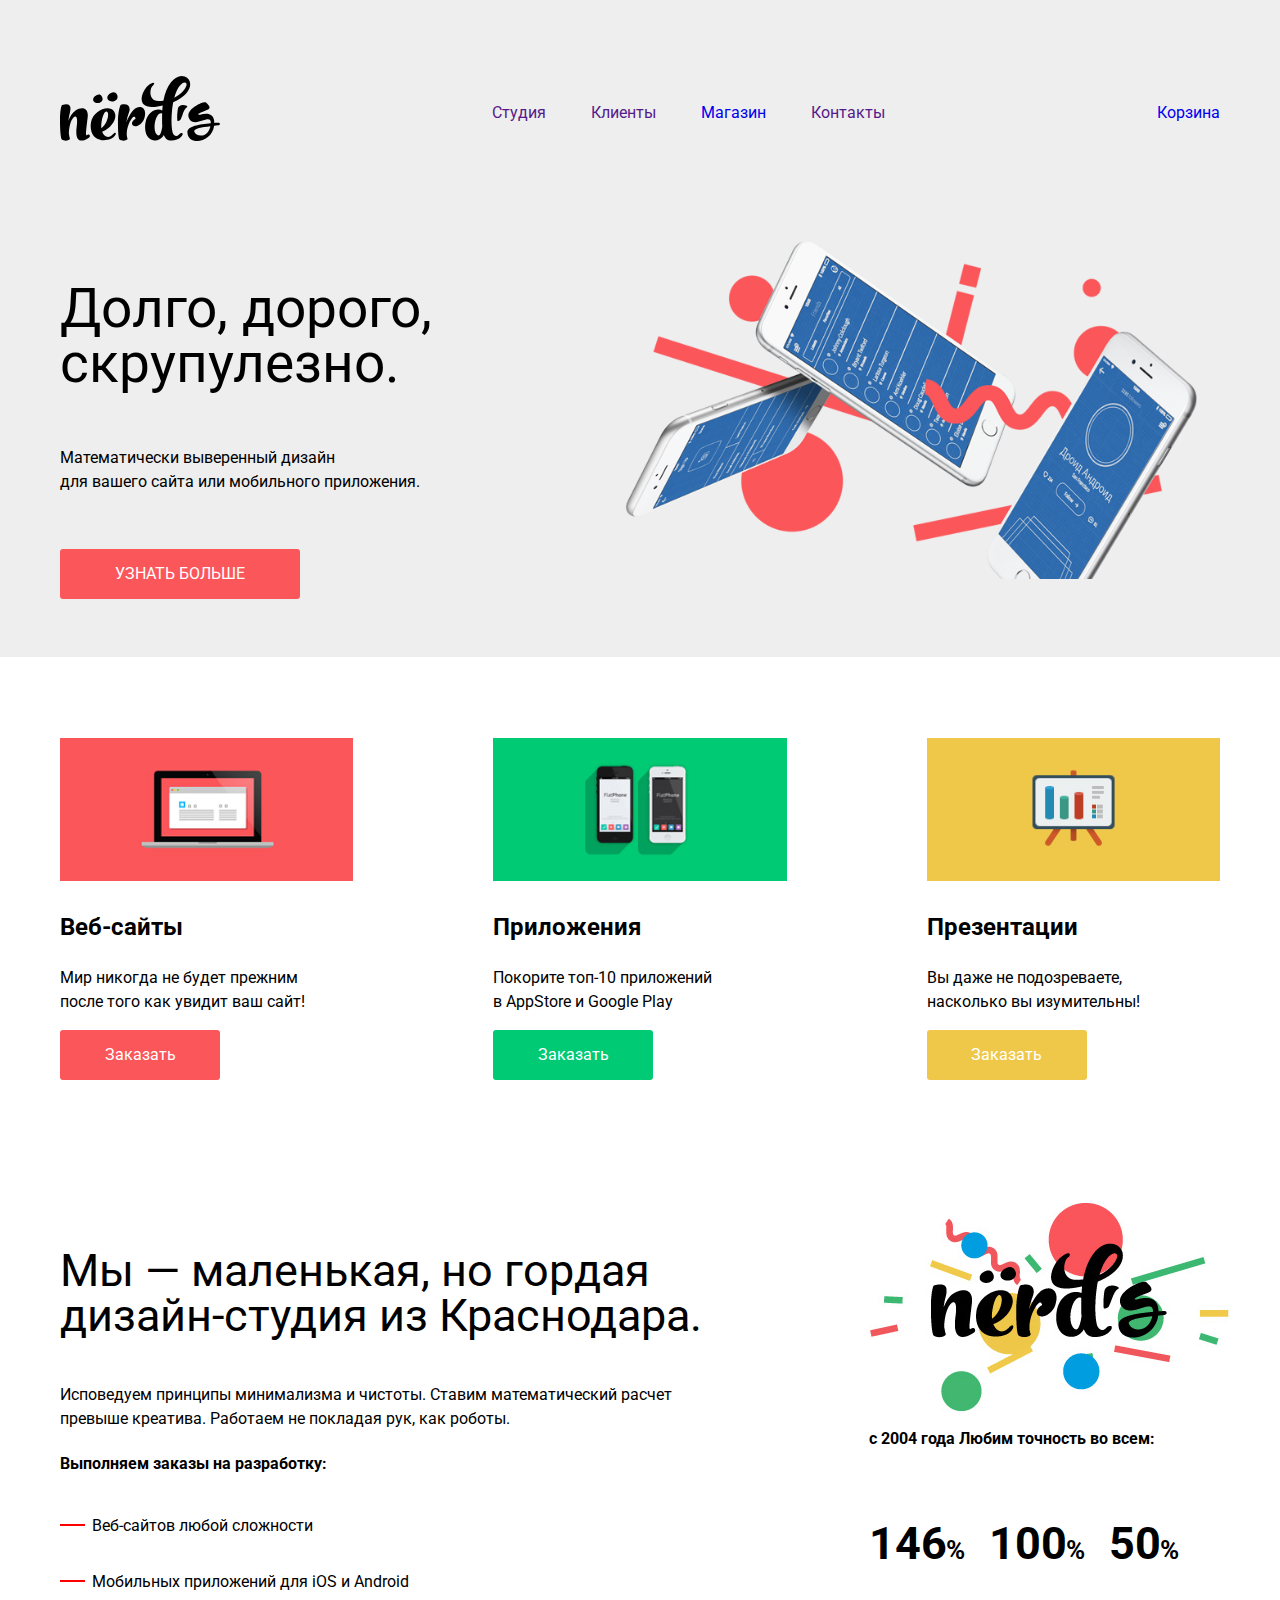
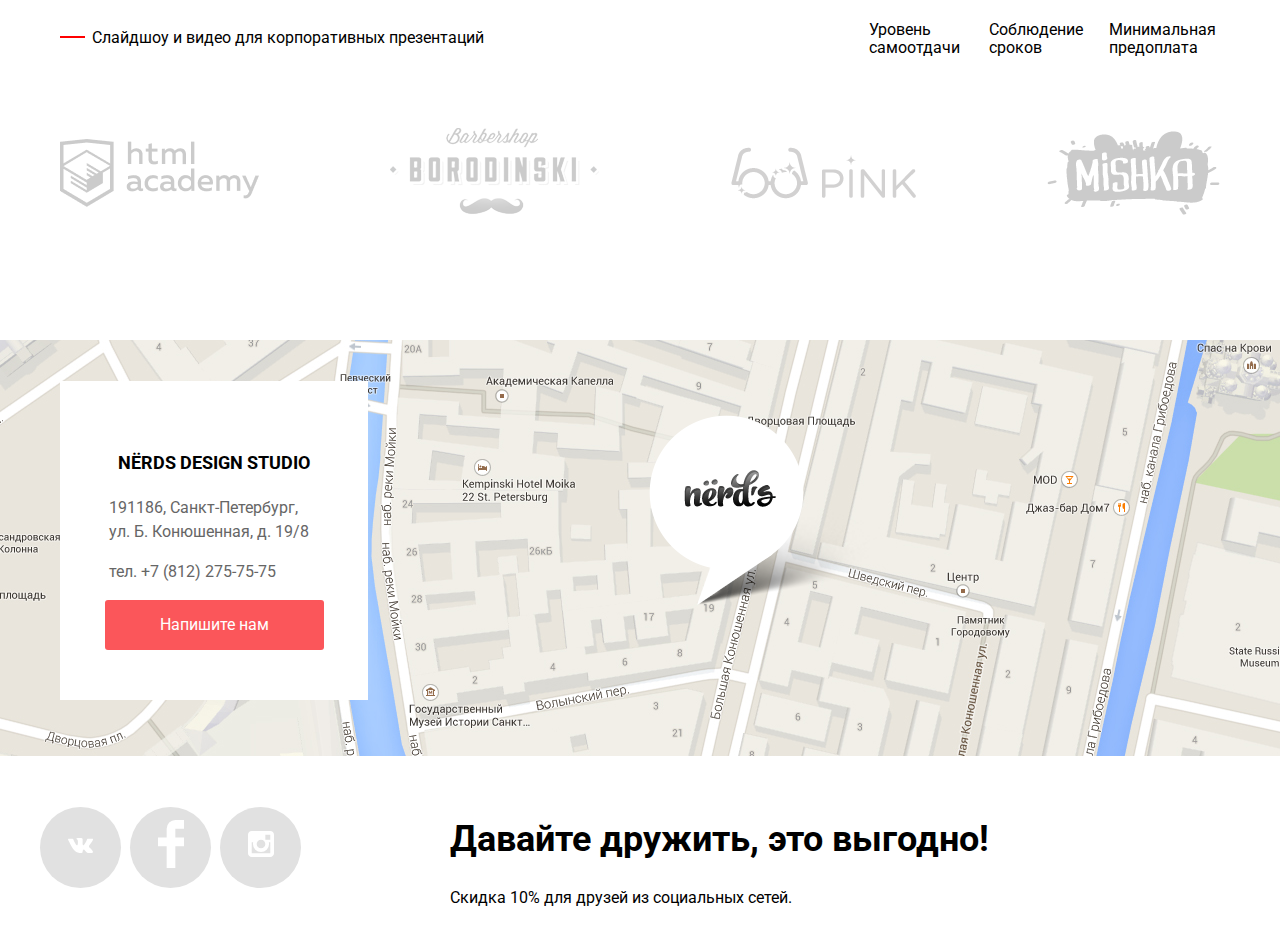
==== index.html @ 9b695dac "Сетка на флексах для внутренней страницы" ====
<!DOCTYPE html>
<html class="page" lang="ru">
  <head>
    <meta charset="utf-8">
    <title>HTML Academy: Нёрдс</title>
    <link rel="stylesheet" href="https://fonts.googleapis.com/css?family=Roboto:400,700&amp;subset=latin,cyrillic;display=swap">
    <link href="css/normalize.css" rel="stylesheet">
    <link href="css/style.css" rel="stylesheet">
  </head>
  <body class="page-body">
   <header class="main-header">
    <nav class="main-navigation">
      <div class="main-navigation-wrapper">
        <a class="main-header-logo">
      <img src="img/nerds-logo.svg" width="160" height="65" alt="Логотип студии «Nerds»">
      </a>
         <ul class="site-navigation">
          <li class="site-navigation-item"><a href="">Студия</a></li>
          <li class="site-navigation-item"><a href="">Клиенты</a></li>
          <li class="site-navigation-item"><a href="catalog.html">Магазин</a></li>
          <li class="site-navigation-item"><a href="">Контакты</a></li>
         </ul>
         <div class="user-basket">
          <a class="basket" href="blank.html">Корзина</a>
         </div>
      </div>
    </nav>
   </header>
   <main class="page">
    <h1 class="visually-hidden">Студия «Nerds»</h1>
      <section class="carousel">
        <div class="container">
        <ul class="carousel-list">
          <li class="carousel-item">
            <div class="carousel-info">
            <p class="info-title">Долго, дорого,  скрупулезно.</p>
            <p class="info-subtitle">Математически выверенный дизайн<br> для вашего сайта или мобильного приложения.</p>
            <a class="button button-carousel" href="#">УЗНАТЬ БОЛЬШЕ</a>
            </div>
            <div class="carousel-decor">
            <img class="decor-image"  src="img/nerds-index-slide1.png" width="760" height="431" alt="Слайд с телефонами">
            </div>
          </li>
          <li class="carousel-item">
            <div class="carousel-info">
            <p class="info-title">Любим математику как никто другой</p>
            <p class="info-subtitle">Никакого креатива, только математические формулы для расчета идеальных пропорций</p>
            <a class="button button-carousel" href="#">УЗНАТЬ БОЛЬШЕ</a>
            </div>
            <div class="carousel-decor">
             <img class="decor-image" src="img/nerds-index-slide2.png" width="760" height="431" alt="Слайд с моноблоками" >
            </div>
          </li>
          <li class="carousel-item">
            <div class="carousel-info">
            <p class="info-title">Только ночь,<br>только хардкор</p>
            <p class="info-subtitle">Работать днем, как все? Мы против этого.<br>Ближе к полуночи работа только начинается.</p>
            <a class="button button-carousel" href="#">УЗНАТЬ БОЛЬШЕ</a>
            </div>
            <div class="carousel-decor">
             <img class="decor-image" src="img/nerds-index-slide3.png" width="760" height="431" alt="Слайд с планшетом и телефоном">
           </div>
          </li>
        </ul>
      </div>
      </section>
      <div class="container">
      <section class="services">
      <h2 class="visually-hidden">Услуги</h2>
       <ul class="services-list">
          <li class="services-item">
          <img class="features-image" src="img/illustration-1.png" width="300" height="146" alt="Илюстрация сайта">
          <h3 class="services-title">Веб-сайты</h3>
          <p>Мир никогда не будет прежним<br> после того как увидит ваш сайт!</p>
          <button class="button button-red" type="button">Заказать</button>
          </li>
          <li class="services-item">
          <img class="services-image" src="img/illustration-2.png" width="300" height="146" alt="Илюстрация приложений">
          <h3 class="services-title">Приложения</h3>
          <p>Покорите топ-10 приложений<br> в AppStore и Google Play</p>
          <button class="button button-green" type="button">Заказать</button>
          </li>
          <li class="services-item">
          <img class="services-image" src="img/illustration-3.png" width="300" height="146" alt="Илюстрация аналитики">
          <h3 class="services-title">Презентации</h3>
          <p>Вы даже не подозреваете,<br>насколько вы изумительны!</p>
          <button class="button button-yellow" type="button">Заказать</button>
          </li>
       </ul>
      </section>
      <section class="more">
        <h2 class="visually-hidden">О наc</h2>
        <div class="more-container">
        <div class="description">
        <p class="description-title">Мы — маленькая, но гордая<br>дизайн-студия из Краснодара.</p>
        <p class="description-subtitle">Исповедуем принципы минимализма и чистоты. Ставим математический расчет превыше креатива. Работаем не покладая рук, как роботы.</p>
        <h4>Выполняем заказы на разработку:</h4>
        <ul class="description-list">
          <li class="description-item">
             <p>Веб-сайтов любой сложности</p>
           </li>
          <li class="description-item">
             <p>Мобильных приложений для iOS и Android</p>
           </li>
          <li class="description-item">
             <p>Слайдшоу и видео для корпоративных презентаций</p>
           </li>
        </ul>
        </div>
        <div class="benefits">
        <img class="benefits-image" src="img/nerds-illustration.png" width="360" height="208" alt="Праздничный «Nerds»">
        <p class="benefits-title">с 2004 года Любим точность во всем:</p>
        <ul class="benefits-list">
          <li class="benefits-item">
            <p class="numeral">146
            <span class="percent">%</span>
          </p>
            <p class="benefits-item-title">Уровень самоотдачи</p>
          </li>
          <li class="benefits-item">
            <p class="numeral">100
            <span class="percent">%</span>
          </p>
            <p class="benefits-item-title">Соблюдение сроков</p>
          </li>
          <li class="benefits-item">
            <p class="numeral">50
            <span class="percent">%</span>
          </p>
            <p class="benefits-item-title">Минимальная предоплата</p>
          </li>
        </ul>
        </div>
       </div>
      </section>
      <section class="partnership">
        <h2 class="visually-hidden">Партнеры</h2>
        <div class="partnership-container">
        <ul class="partnership-list">
          <li class="partnership-item">
            <a href="#">
            <img src="img/html.png" width="199" height="68" alt="htmlacademy">
            </a>
          </li>
          <li class="partnership-item">
            <a href="#">
            <img src="img/borodinski.png" width="209" height="90" alt="borodinski">
            </a>
          </li>
          <li class="partnership-item">
            <a href="#">
            <img src="img/pink.png" width="185" height="52" alt="pink">
            </a>
          </li>
          <li class="partnership-item">
            <a href="#">
            <img src="img/mishka.png" width="173" height="84" alt="mishka">
            </a>
          </li>
        </ul>
       </div>
      </section>
     </div>
   </main>
   <footer class="page-footer main-footer">
     <section class="footer-contacts">
      <div class="container footer-contacts-container">
       <div class="footer-contacts-box">
       <h2 class="visually-hidden">Как нас найти</h2>
       <p class="contacts-title">NЁRDS DESIGN STUDIO</p>
       <p class="contacts-direction">191186, Санкт-Петербург, ул. Б. Конюшенная, д. 19/8</p>
       <p class="footer-phone">тел.
        <a href="tel: +78122757575"> +7 (812) 275-75-75 </a>
       </p>
       <a class="button button-contacts" href="#">Напишите нам</a>
       </div>
       <div class="footer-contacts-marker">
       <img src="img/map-marker.png" alt="marker">
       </div>
     </div>
     </div>
     </section>
     <section class="footer-social">
       <div class="social-description">
       <h2 class="footer-title">Давайте дружить, это выгодно!</h2>
       <p class="footer-subtitle">Скидка 10% для друзей из социальных сетей.</p>
       </div>
       <ul class="social-list">
         <li class="social-button">
          <a href="#"><a href="#">
          <p class="visually-hidden">Vk</p>
          <img class="social-image" src="img/vk-icon.svg" width="26" height="15" alt="Vk">
          </a>
         </li>
         <li class="social-button">
          <a href="#">
          <p class="visually-hidden">Fb</p>
          <img class="social-image" src="img/fb-icon.svg" width="26" height="15" alt="Fb">
          </a>
         </li>
         <li class="social-button">
          <a href="#">
          <p class="visually-hidden">Inst</p>
          <img class="social-image" src="img/insta-icon.svg" width="26" height="15" alt="Inst">
          </a>
         </li>
       </ul>
     </section>
   </footer>
   <section class="modal">
  <h2>Напишите нам</h2>
  <!-- Здесь будет форма для связи -->
  <button class="button features-button-red" type="button">Отправить</button>

</section>
  </body>
</html>
---- css/style.css ----
:root {
    --basic-white: #FFFFFF;
    --special-white: rgba(255, 255, 255, 0.3);
    --basic-black: #000000;
    --special-black: rgba(0, 0, 0, 0.3);
    --basic-light-gray: #EEEEEE;
    --social-gray: #E1E1E1;
    --special-gray: #A6A6A6;
    --catalog-gray: #666666;
    --light-gray: #D5D5D5;
    --medium-gray: #DFDFDF;
    --gray: #888888;
    --medium-dark-gray: #666666;
    --dark-gray: #4D4D4D;
    --light-pinkred: #FB565A;
    --pink-red: #E74246;
    --dark-pink-red: #D7373B;
    --extra-dark-pinkred: #231f20;
    --dark-blueblue: #283136;
    --extra-light-blue: #D7DCDE;
    --light-green-blue: #00CA74;
    --medium-green-blue: #00BC6C;
    --dark-green-blue: #00AA62;
    --medium-light-yellow: #EFC849;
    --light-yellow: #EFC84A;
    --medium-yellow: #EAB534;
    --dark-yellow: #E5A722;

}
.page {
  height: 100%;
}
.page-body {
  min-width: 100%;
  display: grid;
  grid-template-rows: min-content 1fr min-content;
  align-content: start;
  margin: 0;
  padding: 0;
  font-family: "Roboto", Arial, sans-serif;
  font-size: 16px;
  line-height: 24px;
  font-weight: 400;
  color: var(--basic-black);
  background-color: var(--basic-white);
}

a {
  text-decoration: none;
}

img {
  max-width: 100%;
  height: auto;
}

.visually-hidden {
  clip: rect(0 0 0 0);
  clip-path: inset(50%);
  height: 1px;
  overflow: hidden;
  position: absolute;
  white-space: nowrap;
  width: 1px;
}

.carousel-item:nth-child(2), .carousel-item:nth-child(3) {
  display: none;
}

.modal {
  display: none;
}

.main-header-logo:hover{
  opacity: 0.2;
}

.main-header-logo{
  padding: 0;
}

.main-navigation {
  min-width: 100%;
  font-size: 16px;
  line-height: 30px;
  background-color: var(--basic-light-gray)
}

.main-navigation-wrapper {
  display: flex;
  flex-direction: row;
  justify-content: space-between;
  align-items: center;
  width: 1160px;
  margin: 0 auto;
  padding: 0 10px;
  padding-top: 75px;

}

.site-navigation {
  display: flex;
  flex-direction: row;
  color: var(--basic-black);
  list-style: none;
  padding: 0;
  margin: 0;


}

.site-navigation-item {
  margin-right: 45px;
}

.site-navigation-item:last-child {
  margin-right: 0;
}

.site-navigation-current a:not([href]) {
  background-color: var(--basic-light-gray);
}

.site-navigation a:hover,
.user-navigation a:hover,
.user-basket a:hover {
  color: var(--light-pinkred);
}

.site-navigation a:focus,
.user-navigation a:focus,
.user-basket a:focus {
  color: var(--basic-black);
  opacity: 0.3;
}

.site-navigation a:active,
.user-navigation a:active,
.user-basket a:active {
  border-bottom: 2px solid var(--light-pinkred);
}
.container {
  width: 1160px;
  margin: 0 auto;
  padding: 0 10px;

}
.catalog-header{
  background-color: var(--basic-light-gray);
  padding-top: 55px;
  padding-left: 55px;
}

.catalog-header-title {
  text-align: center;
  font-size: 55px;
  line-height: 55px;
}

.catalog .container {
  display: flex;
  flex-direction: row;
}

.catalog-filters {
  width: 260px;
  margin-right: 141px;
}

.catalog-template {
  width: 760px;
}
.catalog-template-list {
  list-style: none;
  display: flex;
  flex-wrap: wrap;
  padding: 0;
  margin: 0;
  margin-bottom: 55px;
}
.catalog-template-item {
  width: 358px;
  min-height: 578px;
  margin-bottom: 72px;
  margin-right: 42px;
  background-color: var(--basic-light-gray);
  text-align: center;
}

.catalog-template-item:nth-child(2n) {
  margin-right: 0;
}

.services-title {
  font-size: 24px;
  line-height: 30px;
}
.services-list {
  display: flex;
  flex-direction: row;
  margin: 0;
  padding: 0;
  list-style: none;
  margin-bottom: 80px;
  margin-top: 81px;
}

.services-item {
  width: 300px;
  min-height: 346px;
  margin-right: 140px;
}

.services-item:nth-child(3n) {
  margin-right: 0;
}
.button {
  display: flex;
  align-items: center;
  justify-content: center;
  text-align: center;
  width: 160px;
  height: 50px;
  color: var(--basic-white);
  background-color: var(--light-pinkred);
  border: none;
  border-radius: 3px;
}



.button-green {
  background-color: var(--light-green-blue);
}

.button-yellow {
  background-color: var(--light-yellow);
}

.button:hover {
  background-color: var(--pink-red);
}

.button:focus{
  border: none;
  color: var(--special-white);
  background-color: var(--dark-pink-red);
  box-shadow: inset 0px 3px 0px rgba(0, 1, 1, 0.1);
}


.button-green:hover {
  background-color: var(--medium-green-blue);
}

.button-green:focus{
  border: none;
  color: var(--special-white);
  background-color: var(--dark-green-blue);
  box-shadow: inset 0px 3px 0px rgba(0, 1, 1, 0.1);
}


.button-yellow:hover {
  background-color: var(--medium-yellow);
}

.button-yellow:focus{
  color: var(--special-white);
  background-color: var(--dark-yellow);
  box-shadow: inset 0px 3px 0px rgba(0, 1, 1, 0.1);
}

.footer-contacts{
  height: 416px;
  background: var(--basic-white) url(../img/map.png) no-repeat 100%;
  margin-top: 80px;
  padding-bottom: 70px;
}
.footer-contacts-container {
  height: 100%;
  display: flex;
  flex-direction: row;
  align-items: center;


}
.footer-contacts-box{
  display: flex;
  flex-direction: column;
  align-items: center;
  justify-content: center;
  background-color: var(--basic-white);
  height: 319px;
  width: 308px;
  margin-right: 281px;
  margin-top: 54px;
  color: var(--catalog-gray)
}

.contacts-title {
  color: var(--basic-black);
  font-weight: bold;
  font-size: 18px;
  line-height: 30px;
  text-transform: uppercase;
}

.contacts-direction{
  width: 210px;
  margin: 0 auto;
}

.footer-phone {
  width: 210px;
}

.footer-phone a{
  color: var(--catalog-gray);
}

.button-contacts{
  height: 50px;
  width: 219px;
}
.carousel {
  min-width: 100%;
  background-color: var(--basic-light-gray)

}
.carousel-list{
  margin: 0;
  padding: 0;
 list-style: none;
 padding-top: 75px;
 height: 431px;


}
.carousel-item {
  width: 100%;
  height: 431px;
  display: flex;
  flex-direction: row;
}

.button-carousel {
  width: 240px;
  height: 50px;
}

.info-title {
  font-size: 55px;
  line-height: 55px;
  width: 538px;
}
.info-subtitle {
  font-size: 16px;
  line-height: 24px;
  margin-bottom: 55px;

}

.more-container{
  display: flex;
  flex-direction: row;
  padding-top: 39px;
  padding-bottom: 55px;
}

.description {
  width: 680px;
  margin-right: 149px;
}
.description-title {
  width: 660px;
  font-weight: 500px;
  font-size: 45px;
  line-height: 45px;
}

.description-list {
  margin: 0;
  padding: 0;
  list-style: none;
  display: flex;
  flex-direction: column;
  justify-content: space-between;
}

.description-item p{
  position: relative;
  padding-left: 32px;
}

.description-item p::before{
  content: " ";
  position: absolute;
  width: 25px;
  height: 2px;
  top: 10px;
  left: 0px;
  background-color: red;
}

.benefits{
  display: flex;
  flex-direction: column;
  width: 360px;
}

.benefits-list{
  display: flex;
  flex-direction: row;
  margin: 0;
  padding: 0;
  list-style: none;
}
.benefits-item{
  width: 120px;
}

.numeral {
  font-weight: bold;
  text-transform: uppercase;
  font-size: 45px;
  line-height: 64px;
  color: var(--basic-black);

}

.percent {
  /*временная мера, пока не дошел до двумерной магии
  */
  margin: -12px;
  font-size: 26px;
  line-height: 40px;
}

.benefits-title {
  font-weight: bold;
}

.benefits-item-title {
  font-size: 16px;
  line-height: 18px;
}

.catalog-pagination-list {
  width: 460px;
  display: flex;
  flex-direction: row;
  list-style: none;
  font-size: 16px;
  line-height: 18px;
  margin: 0;
  padding: 0;

}
.catalog-pagination-item{
  width: 50px;
  margin-right: 11px;
}
.catalog-pagination-item:last-child{
  margin-right: 0;
}

.catalog-pagination-item a {
  color: var(--basic-black);
  background-color: var(--basic-light-gray);
}

.catalog-pagination-item a:hover {
  background-color: var(--medium-gray);
}

.catalog-pagination-item a:focus {
  color: var(--special-black);
  background-color: var(--light-gray);
  box-shadow: inset 0px 3px 0px rgba(0, 1, 1, 0.1);
}

.pagination-item-current a,
.pagination-item-current a:hover,
.pagination-item-current a:focus,
.pagination-item-current a:active {
  color: var(--basic-black);
  background-color: var(--basic-white);
  border: 3px solid var(--basic-light-gray);
  box-sizing: border-box;
  border-radius: 3px;
}

.partnership-list{
  margin: 0;
  padding: 0;
  list-style: none;
  display: flex;
  flex-direction: row;
  justify-content: space-between;
  align-items: center;

}

.partnership-item{
  opacity: 0.2;
}
.partnership-item:last-child{
  border: none;
}

.partnership-item:hover{
  opacity: 1;
}

.partnership-item:focus{
  opacity: 0.1;
}

.contacts-title {
  font-size: 18px;
  line-height: 30px;
}

.footer-social{
  display: flex;
  flex-direction: row;

}
.social-description {
  margin-left: 149px;
  order: 1;
}

.footer-title {
  font-size: 36px;
  line-height: 36px;
}
.footer-subtitle{
 font-size: 16px;
  line-height: 22px;
}

.social-list {
  list-style: none;
  display: flex;
  flex-direction: row;
}
.social-button {
    display: flex;
    align-items: center;
    justify-content: center;
    width: 81px;
    height: 81px;
    background: var(--social-gray);
    border-radius: 50%;
    margin-right: 9px;
}


.social-button:last-child {
  margin-right: 0;
}
.social-button:hover{
   background: var(--pink-red);
}
.social-button:focus {
   background: var(--dark-pink-red);
}
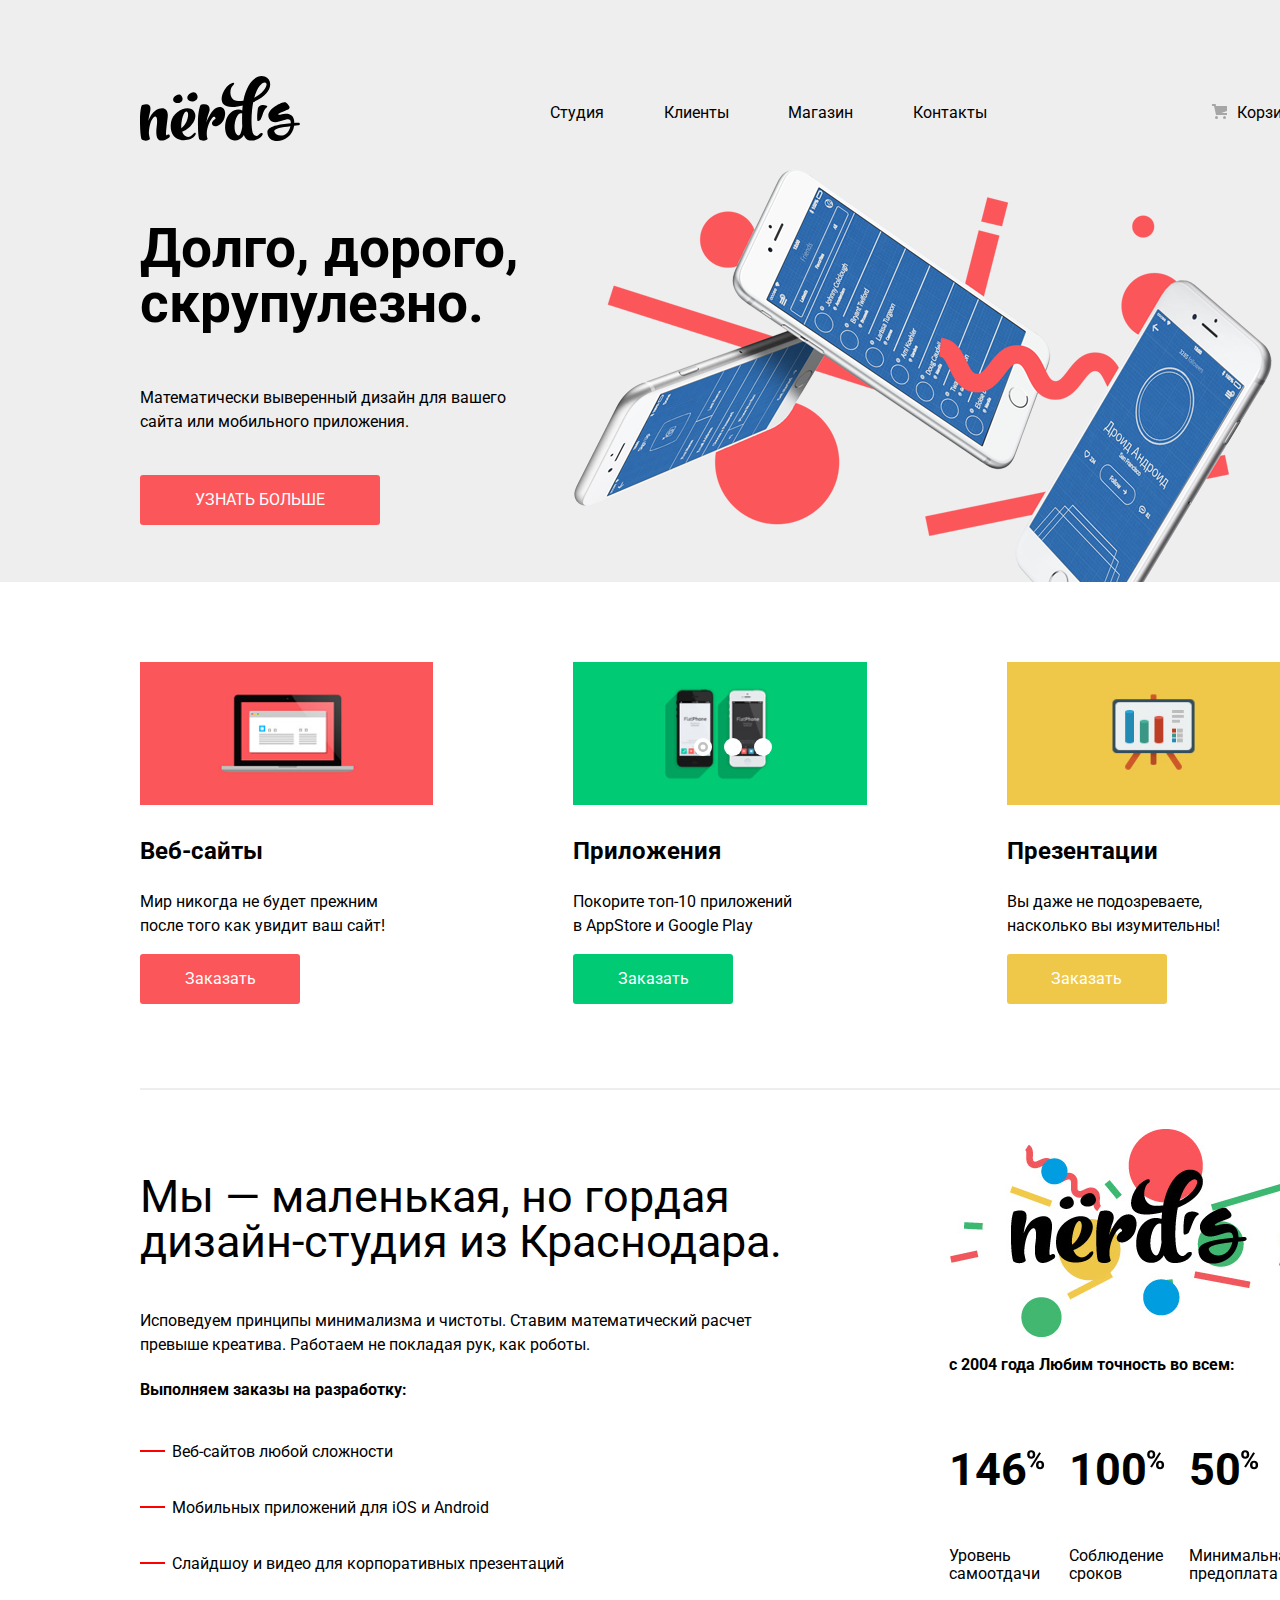
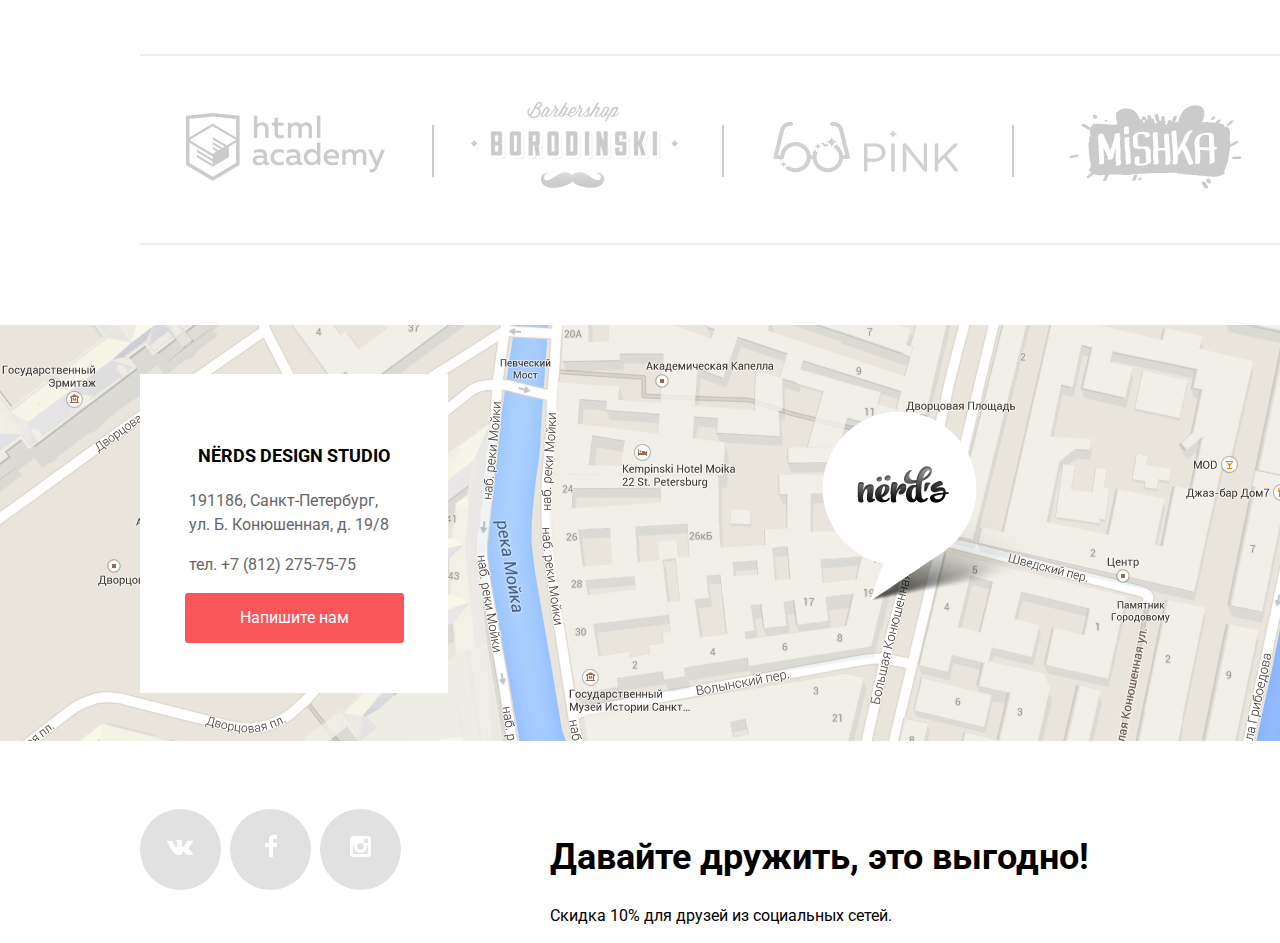
==== commit d0d110fc: "Декоративные элементы на главной странице" ====
--- a/index.html
+++ b/index.html
@@ -20,48 +20,39 @@
           <li class="site-navigation-item"><a href="catalog.html">Магазин</a></li>
           <li class="site-navigation-item"><a href="">Контакты</a></li>
          </ul>
-         <div class="user-basket">
-          <a class="basket" href="blank.html">Корзина</a>
-         </div>
+         <ul class="user-basket">
+          <li class="basket" href="blank.html"><a href="">Корзина</a></li>
+         </ul>
       </div>
     </nav>
    </header>
    <main class="page">
-    <h1 class="visually-hidden">Студия «Nerds»</h1>
       <section class="carousel">
         <div class="container">
-        <ul class="carousel-list">
+        <h1 class="visually-hidden">Студия «Nerds»</h1>
+        <ul class="carousel-list slide-1">
+          <li class="carousel-item active">
+            <p class="carousel-item-title">Долго, дорого,  скрупулезно.</p>
+            <p class="carousel-item-subtitle">Математически выверенный дизайн для вашего сайта или мобильного приложения.</p>
+            <a class="button button-carousel" href="#">УЗНАТЬ БОЛЬШЕ</a>
+          </li>
           <li class="carousel-item">
-            <div class="carousel-info">
-            <p class="info-title">Долго, дорого,  скрупулезно.</p>
-            <p class="info-subtitle">Математически выверенный дизайн<br> для вашего сайта или мобильного приложения.</p>
+            <p class="carousel-item-title">Любим математику как никто другой</p>
+            <p class="carousel-item-subtitle">Никакого креатива, только математические формулы для расчета идеальных пропорций</p>
             <a class="button button-carousel" href="#">УЗНАТЬ БОЛЬШЕ</a>
-            </div>
-            <div class="carousel-decor">
-            <img class="decor-image"  src="img/nerds-index-slide1.png" width="760" height="431" alt="Слайд с телефонами">
-            </div>
           </li>
           <li class="carousel-item">
-            <div class="carousel-info">
-            <p class="info-title">Любим математику как никто другой</p>
-            <p class="info-subtitle">Никакого креатива, только математические формулы для расчета идеальных пропорций</p>
+            <p class="carousel-item-title">Только ночь, только хардкор</p>
+            <p class="carousel-item-subtitle">Работать днем, как все? Мы против этого. Ближе к полуночи работа только начинается.</p>
             <a class="button button-carousel" href="#">УЗНАТЬ БОЛЬШЕ</a>
-            </div>
-            <div class="carousel-decor">
-             <img class="decor-image" src="img/nerds-index-slide2.png" width="760" height="431" alt="Слайд с моноблоками" >
-            </div>
-          </li>
-          <li class="carousel-item">
-            <div class="carousel-info">
-            <p class="info-title">Только ночь,<br>только хардкор</p>
-            <p class="info-subtitle">Работать днем, как все? Мы против этого.<br>Ближе к полуночи работа только начинается.</p>
-            <a class="button button-carousel" href="#">УЗНАТЬ БОЛЬШЕ</a>
-            </div>
-            <div class="carousel-decor">
-             <img class="decor-image" src="img/nerds-index-slide3.png" width="760" height="431" alt="Слайд с планшетом и телефоном">
-           </div>
-          </li>
-        </ul>
+          </li>
+
+        </ul>
+         <div class="button-control-list">
+          <button class="button-control first active" type="button"></button>
+          <button class="button-control second" type="button"></button>
+          <button class="button-control third" type="button"></button>
+          </div>
       </div>
       </section>
       <div class="container">
@@ -113,19 +104,19 @@
         <ul class="benefits-list">
           <li class="benefits-item">
             <p class="numeral">146
-            <span class="percent">%</span>
+            <span class="percent"></span>
           </p>
             <p class="benefits-item-title">Уровень самоотдачи</p>
           </li>
           <li class="benefits-item">
             <p class="numeral">100
-            <span class="percent">%</span>
+            <span class="percent"></span>
           </p>
             <p class="benefits-item-title">Соблюдение сроков</p>
           </li>
           <li class="benefits-item">
             <p class="numeral">50
-            <span class="percent">%</span>
+            <span class="percent"></span>
           </p>
             <p class="benefits-item-title">Минимальная предоплата</p>
           </li>
@@ -180,7 +171,7 @@
      </div>
      </div>
      </section>
-     <section class="footer-social">
+     <section class="container footer-social">
        <div class="social-description">
        <h2 class="footer-title">Давайте дружить, это выгодно!</h2>
        <p class="footer-subtitle">Скидка 10% для друзей из социальных сетей.</p>
@@ -188,20 +179,17 @@
        <ul class="social-list">
          <li class="social-button">
           <a href="#"><a href="#">
-          <p class="visually-hidden">Vk</p>
-          <img class="social-image" src="img/vk-icon.svg" width="26" height="15" alt="Vk">
+          <span class="visually-hidden">Vk</span><svg width="27" height="15" fill="none" xmlns="http://www.w3.org/2000/svg"><path d="M16.138 11.51c.956-.309 2.18 2.04 3.483 2.939.978.681 1.727.534 1.727.534l3.473-.05s1.815-.112.957-1.554c-.071-.12-.503-1.069-2.585-3.022-2.177-2.043-1.882-1.712.739-5.244 1.597-2.153 2.236-3.468 2.036-4.028-.192-.539-1.365-.399-1.365-.399L20.69.713c-.381.001-.704.119-.851.515-.003.004-.621 1.666-1.445 3.079-1.741 2.989-2.436 3.148-2.724 2.961-.661-.433-.494-1.737-.494-2.664 0-2.897.432-4.105-.846-4.417-.427-.104-.739-.172-1.828-.182-1.392-.021-2.574 0-3.244.329-.445.223-.786.712-.579.74.26.035.843.16 1.155.586.401.552.389 1.789.389 1.789s.229 3.411-.54 3.834c-.528.29-1.25-.302-2.803-3.016-.793-1.388-1.392-2.922-1.392-2.922s-.116-.285-.326-.441c-.25-.185-.6-.244-.6-.244L.848.684S.29.7.085.946c-.182.218-.015.668-.015.668s2.909 6.881 6.203 10.347c3.02 3.182 6.452 2.971 6.452 2.971h1.555s.469-.054.709-.312c.224-.24.214-.691.214-.691s-.031-2.109.935-2.419z" fill="#fff"/></svg>
           </a>
          </li>
          <li class="social-button">
           <a href="#">
-          <p class="visually-hidden">Fb</p>
-          <img class="social-image" src="img/fb-icon.svg" width="26" height="15" alt="Fb">
+          <span class="visually-hidden">Fb</span><svg width="12" height="22" fill="none" xmlns="http://www.w3.org/2000/svg"><path d="M12 4V0H8a4 4 0 00-4 4v4H0v4h4v10h4V12h4V8H8V4h4z" fill="#fff"/></svg>
           </a>
          </li>
          <li class="social-button">
           <a href="#">
-          <p class="visually-hidden">Inst</p>
-          <img class="social-image" src="img/insta-icon.svg" width="26" height="15" alt="Inst">
+          <span class="visually-hidden">Inst</span><svg width="21" height="21" fill="none" xmlns="http://www.w3.org/2000/svg"><path fill-rule="evenodd" clip-rule="evenodd" d="M3 0h15c1.65 0 3 1.35 3 3v15c0 1.65-1.35 3-3 3H3c-1.65 0-3-1.35-3-3V3c0-1.65 1.35-3 3-3zm11 10.5C14 8.57 12.43 7 10.5 7S7 8.57 7 10.5 8.57 14 10.5 14s3.5-1.57 3.5-3.5zM3 18V9h1.181c-.118.491-.18.995-.181 1.5a6.5 6.5 0 1013 0 6.451 6.451 0 00-.181-1.5H18v9H3zM14 7h4V3h-4v4z" fill="#fff"/></svg>
           </a>
          </li>
        </ul>
--- a/css/style.css
+++ b/css/style.css
@@ -4,6 +4,7 @@
     --basic-black: #000000;
     --special-black: rgba(0, 0, 0, 0.3);
     --basic-light-gray: #EEEEEE;
+    --border-gray: #DBDBDB;
     --social-gray: #E1E1E1;
     --special-gray: #A6A6A6;
     --catalog-gray: #666666;
@@ -64,7 +65,7 @@
   width: 1px;
 }
 
-.carousel-item:nth-child(2), .carousel-item:nth-child(3) {
+.carousel-item:not(:first-child) {
   display: none;
 }
 
@@ -72,7 +73,7 @@
   display: none;
 }
 
-.main-header-logo:hover{
+.main-header-logo:active{
   opacity: 0.2;
 }
 
@@ -101,45 +102,52 @@
 
 .site-navigation {
   display: flex;
-  flex-direction: row;
+  justify-content: space-between;
+  flex-wrap: wrap;
+  list-style: none;
+  padding: 0;
+  width: 437px;
+  height: 30px;
+}
+
+.main-navigation a {;
   color: var(--basic-black);
-  list-style: none;
-  padding: 0;
-  margin: 0;
-
-
-}
-
-.site-navigation-item {
-  margin-right: 45px;
-}
-
-.site-navigation-item:last-child {
-  margin-right: 0;
+}
+
+.user-basket{
+  list-style: none;
+  padding: 0;
+  position: relative;
+
+}
+
+.user-basket::before{
+  content: "";
+  width: 15px;
+  height: 15px;
+  left: -25px;
+  top: 6px;
+  position: absolute;
+  background: url(../img/cart-icon.svg) 100% no-repeat;
 }
 
 .site-navigation-current a:not([href]) {
   background-color: var(--basic-light-gray);
 }
 
-.site-navigation a:hover,
-.user-navigation a:hover,
-.user-basket a:hover {
+.main-navigation a:hover {
   color: var(--light-pinkred);
 }
 
-.site-navigation a:focus,
-.user-navigation a:focus,
-.user-basket a:focus {
+.main-navigation a:focus {
   color: var(--basic-black);
   opacity: 0.3;
 }
 
-.site-navigation a:active,
-.user-navigation a:active,
-.user-basket a:active {
+.main-navigation li:active {
   border-bottom: 2px solid var(--light-pinkred);
 }
+
 .container {
   width: 1160px;
   margin: 0 auto;
@@ -147,20 +155,25 @@
 
 }
 .catalog-header{
+  height: 235px;
+  display: flex;
+  align-items: center;
   background-color: var(--basic-light-gray);
-  padding-top: 55px;
-  padding-left: 55px;
 }
 
 .catalog-header-title {
   text-align: center;
   font-size: 55px;
   line-height: 55px;
-}
-
-.catalog .container {
-  display: flex;
-  flex-direction: row;
+  margin: 0;
+  font-weight: 500;
+  color: var(--basic-black);
+}
+
+.catalog-container {
+  margin-top: 55px;
+  display: flex;
+  justify-content: space-between;
 }
 
 .catalog-filters {
@@ -172,24 +185,85 @@
   width: 760px;
 }
 .catalog-template-list {
-  list-style: none;
-  display: flex;
-  flex-wrap: wrap;
-  padding: 0;
-  margin: 0;
-  margin-bottom: 55px;
+  margin: 0;
+  padding: 0;
+  list-style: none;
+  display: grid;
+  grid-template-columns: repeat(2, 1fr);
+  grid-row-gap: 80px;
+  grid-column-gap: 40px;
 }
 .catalog-template-item {
-  width: 358px;
-  min-height: 578px;
-  margin-bottom: 72px;
-  margin-right: 42px;
+  width: 360px;
+  height: 578px;
+  position: relative;
+  border-radius: 0px 0px 3px 3px;
   background-color: var(--basic-light-gray);
   text-align: center;
 }
 
-.catalog-template-item:nth-child(2n) {
-  margin-right: 0;
+.catalog-template-item::before {
+  content: url(../img/browser.svg);
+  position: absolute;
+  top: -40px;
+}
+
+.catalog-template-item:hover::before {
+    opacity: 0.12;
+}
+
+.catalog-template-preview {
+  box-sizing: border-box;
+  position: absolute;
+  display: none;
+  background-color: var(--basic-light-gray);
+  border-radius: 0px 0px 3px 3px;
+  text-align: center;
+  padding-top: 26px;
+  padding-bottom: 44px;
+  width: 360px;
+  min-height: 231px;
+  bottom: 0;
+}
+
+.catalog-template-item:hover .catalog-template-preview{
+  display: block;
+}
+
+.preview-title {
+  text-transform: uppercase;
+  font-weight: bold;
+  font-size: 18px;
+  line-height: 30px;
+  color: var(--basic-black);
+}
+
+.preview-title:hover {
+ color: var(--light-pinkred);
+}
+
+.preview-title:active {
+  color: var(--special-black);
+}
+
+.preview-subtitle {
+  text-align: center;
+  margin: 0;
+  font-size: 16px;
+  line-height: 18px;
+  color: var(--catalog-gray);
+  padding: 12px 60px 32px;
+}
+
+.button-price {
+  width: 200px;
+  height: 50px;
+  margin: 0 auto;
+}
+
+.services {
+  padding: 80px 0;
+  border-bottom: 2px solid var(--basic-light-gray);
 }
 
 .services-title {
@@ -202,8 +276,7 @@
   margin: 0;
   padding: 0;
   list-style: none;
-  margin-bottom: 80px;
-  margin-top: 81px;
+
 }
 
 .services-item {
@@ -272,77 +345,77 @@
   box-shadow: inset 0px 3px 0px rgba(0, 1, 1, 0.1);
 }
 
-.footer-contacts{
-  height: 416px;
-  background: var(--basic-white) url(../img/map.png) no-repeat 100%;
-  margin-top: 80px;
-  padding-bottom: 70px;
-}
-.footer-contacts-container {
-  height: 100%;
-  display: flex;
-  flex-direction: row;
-  align-items: center;
-
-
-}
-.footer-contacts-box{
-  display: flex;
-  flex-direction: column;
-  align-items: center;
-  justify-content: center;
-  background-color: var(--basic-white);
-  height: 319px;
-  width: 308px;
-  margin-right: 281px;
-  margin-top: 54px;
-  color: var(--catalog-gray)
-}
-
-.contacts-title {
-  color: var(--basic-black);
-  font-weight: bold;
-  font-size: 18px;
-  line-height: 30px;
-  text-transform: uppercase;
-}
-
-.contacts-direction{
-  width: 210px;
-  margin: 0 auto;
-}
-
-.footer-phone {
-  width: 210px;
-}
-
-.footer-phone a{
-  color: var(--catalog-gray);
-}
-
-.button-contacts{
-  height: 50px;
-  width: 219px;
-}
+
 .carousel {
   min-width: 100%;
-  background-color: var(--basic-light-gray)
-
-}
+  background-color: var(--basic-light-gray);
+}
+
+.carousel .container {
+    display: flex;
+    justify-content: center;
+    flex-direction: column;
+
+}
+
 .carousel-list{
-  margin: 0;
-  padding: 0;
- list-style: none;
- padding-top: 75px;
- height: 431px;
-
-
-}
+  height: 431px;
+  position: relative;
+  margin: 0;
+  padding: 0;
+  list-style: none;
+}
+
+.slide-1 {
+    background-image: url(../img/nerds-index-slide1.png);
+    background-repeat: no-repeat;
+    background-position: 100%;
+}
+
+.slide-2 {
+    background-image: url(../img/nerds-index-slide2.png);
+    background-repeat: no-repeat;
+    background-position: 100%;
+}
+
+.slide-3 {
+    background-image: url(../img/nerds-index-slide3.png));
+    background-repeat: no-repeat;
+    background-position: 100%;
+}
+
+.button-control-list {
+    position: absolute;
+    height: 18px;
+    left: 57.6%;
+    top: 82%;
+    margin: 0;
+    padding: 0;
+    transform: translateX(-50%);
+}
+
+.button-control {
+    width: 18px;
+    height: 18px;
+    border-radius: 50%;
+    background-color: var(--basic-white);
+    border: 0px;
+    margin-right: 8px;
+}
+
+.button-control.active {
+    background-image: url(../img/ellipse-a.svg);
+    background-repeat: no-repeat;
+    background-position: 50%;
+    background-size: 55%;
+}
+
+
+
 .carousel-item {
+  margin-top: 70px;
   width: 100%;
   height: 431px;
-  display: flex;
-  flex-direction: row;
 }
 
 .button-carousel {
@@ -350,23 +423,28 @@
   height: 50px;
 }
 
-.info-title {
+.carousel-item-title {
+  font-weight: bold;
+  width: 538px;
   font-size: 55px;
   line-height: 55px;
-  width: 538px;
-}
-.info-subtitle {
+}
+.carousel-item-subtitle {
+  width: 400px;
   font-size: 16px;
   line-height: 24px;
-  margin-bottom: 55px;
-
-}
-
-.more-container{
-  display: flex;
-  flex-direction: row;
+  padding-bottom: 25px;
+}
+
+.more {
   padding-top: 39px;
   padding-bottom: 55px;
+  border-bottom: 2px solid var(--basic-light-gray);
+}
+
+.more-container{
+  display: flex;
+  flex-direction: row;
 }
 
 .description {
@@ -422,6 +500,7 @@
 }
 
 .numeral {
+  position: relative;
   font-weight: bold;
   text-transform: uppercase;
   font-size: 45px;
@@ -430,12 +509,14 @@
 
 }
 
-.percent {
-  /*временная мера, пока не дошел до двумерной магии
-  */
-  margin: -12px;
-  font-size: 26px;
-  line-height: 40px;
+.percent::after {
+    content: " ";
+    position: absolute;
+    background: url(../img/percent.svg);
+    height: 40px;
+    width: 20px;
+    background-repeat: no-repeat;
+    top: 12px;
 }
 
 .benefits-title {
@@ -448,27 +529,38 @@
 }
 
 .catalog-pagination-list {
+  display: flex;
+  flex-wrap: wrap;
+  justify-content: flex-start;
   width: 460px;
-  display: flex;
-  flex-direction: row;
   list-style: none;
   font-size: 16px;
   line-height: 18px;
-  margin: 0;
-  padding: 0;
-
-}
-.catalog-pagination-item{
+  font-weight: 500;
+  text-transform: uppercase;
+  margin: 0;
+  padding: 0;
+  margin-top: 54px;
+}
+
+.catalog-pagination-item:not(:last-child){
+  margin-right: 11px;
+
+}
+.catalog-pagination-item a {
+  display: flex;
+  justify-content: center;
+  align-items: center;
   width: 50px;
-  margin-right: 11px;
-}
-.catalog-pagination-item:last-child{
-  margin-right: 0;
-}
-
-.catalog-pagination-item a {
+  height: 50px;
+  border-radius: 3px;
   color: var(--basic-black);
   background-color: var(--basic-light-gray);
+}
+
+.catalog-pagination-item:last-child a {
+    width: 260px;
+    height: 50px;
 }
 
 .catalog-pagination-item a:hover {
@@ -485,29 +577,44 @@
 .pagination-item-current a:hover,
 .pagination-item-current a:focus,
 .pagination-item-current a:active {
-  color: var(--basic-black);
+  width: 44px;
+  height: 44px;
+  border: 3px solid var(--border-gray);
   background-color: var(--basic-white);
-  border: 3px solid var(--basic-light-gray);
-  box-sizing: border-box;
   border-radius: 3px;
 }
 
+.partnership {
+  padding-top: 46px;
+  padding-bottom: 44px;
+  border-bottom: 2px solid var(--basic-light-gray);
+}
+
 .partnership-list{
-  margin: 0;
-  padding: 0;
-  list-style: none;
-  display: flex;
-  flex-direction: row;
-  justify-content: space-between;
+  list-style: none;
+  display: flex;
+  flex-wrap: wrap;
   align-items: center;
+  padding: 0;
+  margin: 0;
 
 }
 
 .partnership-item{
+  position: relative;
+  width: 290px;
+  display: flex;
+  justify-content: center;
+  align-items: center;
   opacity: 0.2;
 }
-.partnership-item:last-child{
-  border: none;
+.partnership-item:not(:nth-child(4n))::after{
+  content: "";
+  position: absolute;
+  background-color: var(--basic-black);
+  width: 2px;
+  height: 52px;
+  right: -4px;
 }
 
 .partnership-item:hover{
@@ -518,33 +625,94 @@
   opacity: 0.1;
 }
 
+.page-footer {
+  padding-top: 80px;
+}
+
+.footer-contacts{
+  min-width: 1440px;
+  height: 416px;
+  background: var(--basic-white) url(../img/map.png) no-repeat 100%;
+}
+
+.footer-contacts-container {
+  height: 100%;
+  display: flex;
+  flex-direction: row;
+  align-items: center;
+}
+
+.footer-contacts-box{
+  display: flex;
+  flex-direction: column;
+  align-items: center;
+  justify-content: center;
+  background-color: var(--basic-white);
+  height: 319px;
+  width: 308px;
+  color: var(--catalog-gray)
+}
+
 .contacts-title {
+  color: var(--basic-black);
+  font-weight: bold;
   font-size: 18px;
   line-height: 30px;
-}
-
-.footer-social{
-  display: flex;
-  flex-direction: row;
-
+  text-transform: uppercase;
+}
+
+.contacts-direction{
+  width: 210px;
+  margin: 0 auto;
+}
+
+.footer-phone {
+  width: 210px;
+}
+
+.footer-phone a{
+  color: var(--catalog-gray);
+}
+
+.button-contacts{
+  height: 50px;
+  width: 219px;
+}
+
+.footer-contacts-marker {
+  width: 231px;
+  height: 190px;
+  margin-bottom: 55px;
+  margin-left: 374px;
 }
 .social-description {
   margin-left: 149px;
   order: 1;
 }
 
+
+.footer-social{
+  display: flex;
+  flex-direction: row;
+  padding-top: 68px;
+}
+
 .footer-title {
   font-size: 36px;
   line-height: 36px;
 }
+
 .footer-subtitle{
  font-size: 16px;
   line-height: 22px;
 }
 
 .social-list {
-  list-style: none;
-  display: flex;
+  margin: 0;
+  padding: 0;
+  list-style: none;
+  display: flex;
+  flex-wrap: wrap;
   flex-direction: row;
 }
 .social-button {
@@ -566,5 +734,12 @@
    background: var(--pink-red);
 }
 .social-button:focus {
+   background: var(--pink-red);
+}
+.social-button:active {
+   box-shadow: inset 0px 3px 0px rgba(0, 1, 1, 0.1);
    background: var(--dark-pink-red);
 }
+.social-button:active svg{
+  opacity: 0.3;
+}
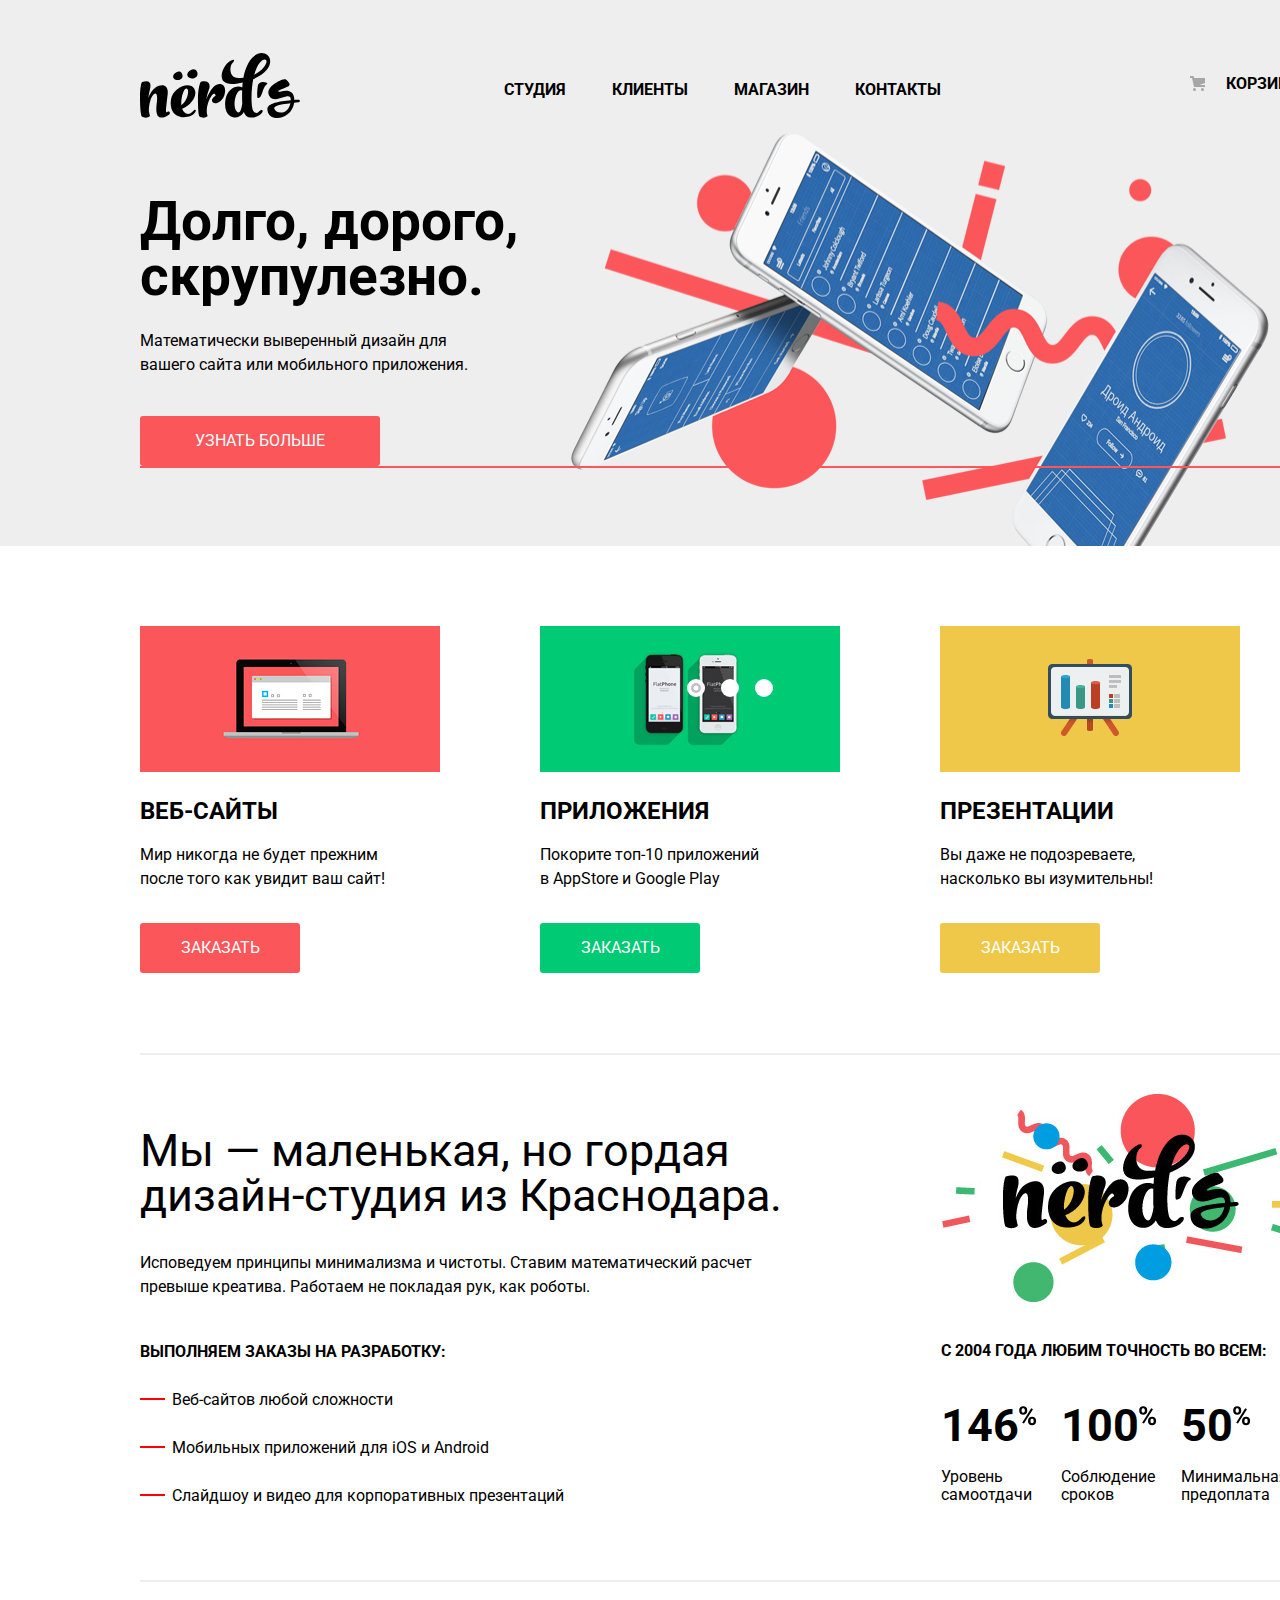
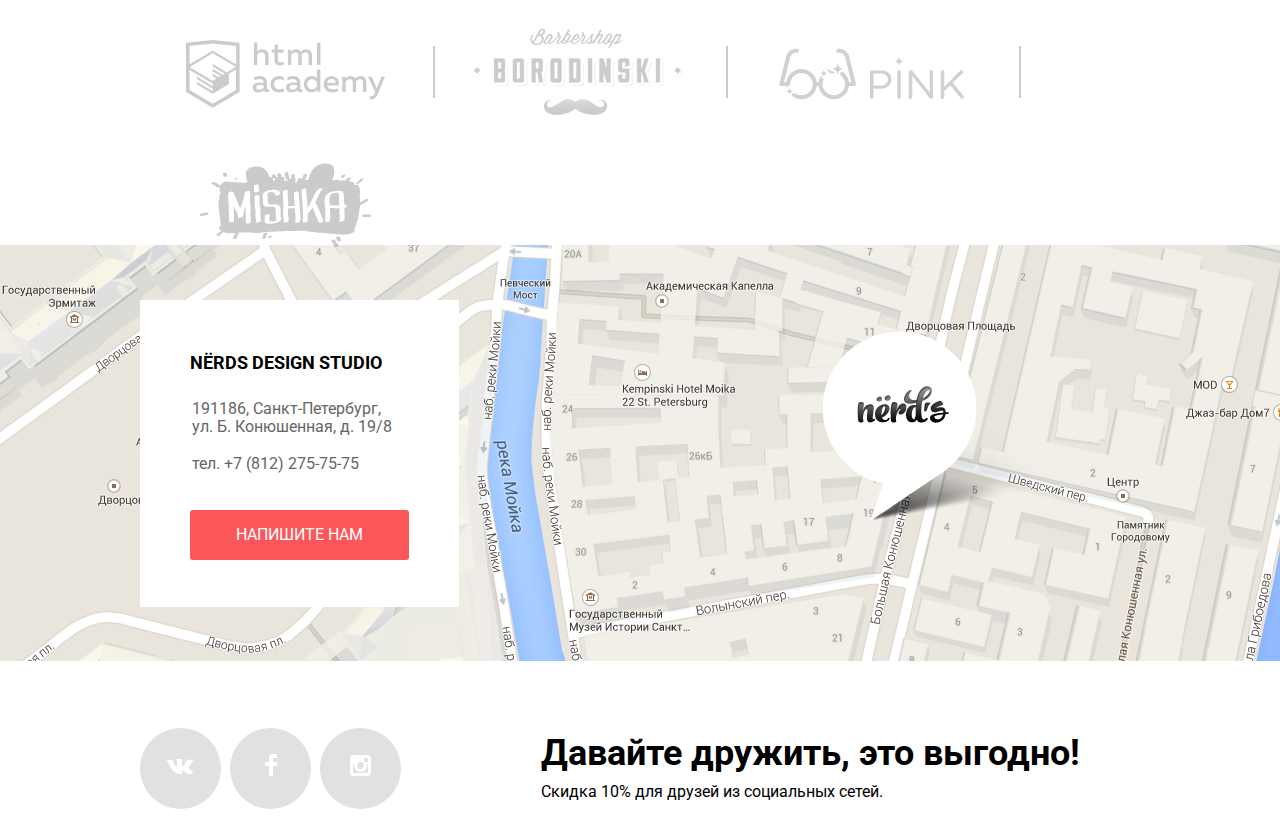
==== commit 8d09abda: "Декоративные элементы на внутренней странице" ====
--- a/index.html
+++ b/index.html
@@ -62,19 +62,19 @@
           <li class="services-item">
           <img class="features-image" src="img/illustration-1.png" width="300" height="146" alt="Илюстрация сайта">
           <h3 class="services-title">Веб-сайты</h3>
-          <p>Мир никогда не будет прежним<br> после того как увидит ваш сайт!</p>
+          <p class="services-sub-title">Мир никогда не будет прежним<br> после того как увидит ваш сайт!</p>
           <button class="button button-red" type="button">Заказать</button>
           </li>
           <li class="services-item">
           <img class="services-image" src="img/illustration-2.png" width="300" height="146" alt="Илюстрация приложений">
           <h3 class="services-title">Приложения</h3>
-          <p>Покорите топ-10 приложений<br> в AppStore и Google Play</p>
+          <p class="services-sub-title">Покорите топ-10 приложений<br> в AppStore и Google Play</p>
           <button class="button button-green" type="button">Заказать</button>
           </li>
           <li class="services-item">
           <img class="services-image" src="img/illustration-3.png" width="300" height="146" alt="Илюстрация аналитики">
           <h3 class="services-title">Презентации</h3>
-          <p>Вы даже не подозреваете,<br>насколько вы изумительны!</p>
+          <p class="services-sub-title">Вы даже не подозреваете,<br>насколько вы изумительны!</p>
           <button class="button button-yellow" type="button">Заказать</button>
           </li>
        </ul>
@@ -85,7 +85,7 @@
         <div class="description">
         <p class="description-title">Мы — маленькая, но гордая<br>дизайн-студия из Краснодара.</p>
         <p class="description-subtitle">Исповедуем принципы минимализма и чистоты. Ставим математический расчет превыше креатива. Работаем не покладая рук, как роботы.</p>
-        <h4>Выполняем заказы на разработку:</h4>
+        <h4 class="description-list-header">Выполняем заказы на разработку:</h4>
         <ul class="description-list">
           <li class="description-item">
              <p>Веб-сайтов любой сложности</p>
--- a/css/style.css
+++ b/css/style.css
@@ -85,6 +85,8 @@
   min-width: 100%;
   font-size: 16px;
   line-height: 30px;
+  text-transform: uppercase;
+  font-weight: bold;
   background-color: var(--basic-light-gray)
 }
 
@@ -96,7 +98,7 @@
   width: 1160px;
   margin: 0 auto;
   padding: 0 10px;
-  padding-top: 75px;
+  padding-top: 52px;
 
 }
 
@@ -108,9 +110,15 @@
   padding: 0;
   width: 437px;
   height: 30px;
-}
-
-.main-navigation a {;
+  margin-right: 82px;
+}
+
+.main-navigation li{
+  display: block;
+  height: 42px;
+}
+
+.main-navigation a {
   color: var(--basic-black);
 }
 
@@ -118,6 +126,7 @@
   list-style: none;
   padding: 0;
   position: relative;
+
 
 }
 
@@ -125,8 +134,8 @@
   content: "";
   width: 15px;
   height: 15px;
-  left: -25px;
-  top: 6px;
+  left: -36px;
+  top: 7px;
   position: absolute;
   background: url(../img/cart-icon.svg) 100% no-repeat;
 }
@@ -144,7 +153,7 @@
   opacity: 0.3;
 }
 
-.main-navigation li:active {
+.main-navigation li:active, .active {
   border-bottom: 2px solid var(--light-pinkred);
 }
 
@@ -155,10 +164,11 @@
 
 }
 .catalog-header{
-  height: 235px;
+  height: 185px;
   display: flex;
   align-items: center;
   background-color: var(--basic-light-gray);
+  padding-bottom: 42px;
 }
 
 .catalog-header-title {
@@ -255,6 +265,11 @@
   padding: 12px 60px 32px;
 }
 
+.small {
+  width: 195px;
+  padding: 12px 85px 32px;
+}
+
 .button-price {
   width: 200px;
   height: 50px;
@@ -267,9 +282,18 @@
 }
 
 .services-title {
+  text-transform: uppercase;
   font-size: 24px;
   line-height: 30px;
-}
+  margin: 17px 0;
+}
+
+.services-sub-title {
+  font-size: 16px;
+  line-height: 24px;
+  margin-bottom: 32px;
+}
+
 .services-list {
   display: flex;
   flex-direction: row;
@@ -282,7 +306,8 @@
 .services-item {
   width: 300px;
   min-height: 346px;
-  margin-right: 140px;
+  margin-right: 100px;
+
 }
 
 .services-item:nth-child(3n) {
@@ -293,6 +318,7 @@
   align-items: center;
   justify-content: center;
   text-align: center;
+  text-transform: uppercase;
   width: 160px;
   height: 50px;
   color: var(--basic-white);
@@ -359,7 +385,7 @@
 }
 
 .carousel-list{
-  height: 431px;
+  height: 418px;
   position: relative;
   margin: 0;
   padding: 0;
@@ -369,7 +395,7 @@
 .slide-1 {
     background-image: url(../img/nerds-index-slide1.png);
     background-repeat: no-repeat;
-    background-position: 100%;
+    background-position: right 3px bottom 0.5px;
 }
 
 .slide-2 {
@@ -386,9 +412,10 @@
 
 .button-control-list {
     position: absolute;
+    width: 88px;
     height: 18px;
-    left: 57.6%;
-    top: 82%;
+    left: 57.1%;
+    top: 75.4%;
     margin: 0;
     padding: 0;
     transform: translateX(-50%);
@@ -400,7 +427,11 @@
     border-radius: 50%;
     background-color: var(--basic-white);
     border: 0px;
-    margin-right: 8px;
+    margin-right: 12px;
+}
+
+.button-control:last-child {
+    margin-right: 0;
 }
 
 .button-control.active {
@@ -413,9 +444,7 @@
 
 
 .carousel-item {
-  margin-top: 70px;
   width: 100%;
-  height: 431px;
 }
 
 .button-carousel {
@@ -428,17 +457,19 @@
   width: 538px;
   font-size: 55px;
   line-height: 55px;
+  margin-top: 66px;
+  margin-bottom: 25px;
 }
 .carousel-item-subtitle {
-  width: 400px;
+  width: 350px;
   font-size: 16px;
   line-height: 24px;
-  padding-bottom: 25px;
+  padding-bottom: 23px;
 }
 
 .more {
-  padding-top: 39px;
-  padding-bottom: 55px;
+  padding-top: 28px;
+  padding-bottom: 60px;
   border-bottom: 2px solid var(--basic-light-gray);
 }
 
@@ -449,13 +480,27 @@
 
 .description {
   width: 680px;
-  margin-right: 149px;
+  margin-right: 141px;
 }
 .description-title {
   width: 660px;
   font-weight: 500px;
   font-size: 45px;
   line-height: 45px;
+  margin-bottom: 33px;
+}
+
+.description-subtitle {
+  font-size: 16px;
+  line-height: 24px;
+  margin-bottom: 41px;
+}
+
+.description-list-header {
+  font-size: 16px;
+  line-height: 24px;
+  text-transform: uppercase;
+  margin-bottom: 8px;
 }
 
 .description-list {
@@ -470,6 +515,11 @@
 .description-item p{
   position: relative;
   padding-left: 32px;
+  margin-bottom: 8px;
+}
+
+.description-item:last-child{
+  margin-bottom: 0;
 }
 
 .description-item p::before{
@@ -486,6 +536,7 @@
   display: flex;
   flex-direction: column;
   width: 360px;
+  padding-top: 11px;
 }
 
 .benefits-list{
@@ -497,6 +548,14 @@
 }
 .benefits-item{
   width: 120px;
+}
+
+.benefits-title {
+  font-size: 16px;
+  line-height: 24px;
+  text-transform: uppercase;
+  margin-top: 37px;
+  font-weight: bold;
 }
 
 .numeral {
@@ -506,7 +565,8 @@
   font-size: 45px;
   line-height: 64px;
   color: var(--basic-black);
-
+  margin-top: 15px;
+  margin-bottom: 0;
 }
 
 .percent::after {
@@ -519,13 +579,10 @@
     top: 12px;
 }
 
-.benefits-title {
-  font-weight: bold;
-}
-
 .benefits-item-title {
   font-size: 16px;
   line-height: 18px;
+  margin-top: 10px;
 }
 
 .catalog-pagination-list {
@@ -585,9 +642,9 @@
 }
 
 .partnership {
-  padding-top: 46px;
-  padding-bottom: 44px;
-  border-bottom: 2px solid var(--basic-light-gray);
+  height: 181px;
+  padding-top: 30px;
+  padding-bottom: 52px;
 }
 
 .partnership-list{
@@ -597,24 +654,33 @@
   align-items: center;
   padding: 0;
   margin: 0;
-
+  padding-bottom: 19px;
+  border-bottom: 2px solid var(--basic-light-gray);
 }
 
 .partnership-item{
   position: relative;
+  height: 131px;
   width: 290px;
   display: flex;
   justify-content: center;
   align-items: center;
   opacity: 0.2;
-}
+  margin-right: 3px;
+}
+
+.partnership-item:first-child .partnership-item:last-child {
+  width: 280px;
+}
+
 .partnership-item:not(:nth-child(4n))::after{
   content: "";
   position: absolute;
   background-color: var(--basic-black);
   width: 2px;
   height: 52px;
-  right: -4px;
+  right: -5px;
+  top: 34px;
 }
 
 .partnership-item:hover{
@@ -626,7 +692,7 @@
 }
 
 .page-footer {
-  padding-top: 80px;
+  width: 100%;
 }
 
 .footer-contacts{
@@ -646,11 +712,12 @@
   display: flex;
   flex-direction: column;
   align-items: center;
-  justify-content: center;
+  justify-content: flex-start;
   background-color: var(--basic-white);
-  height: 319px;
-  width: 308px;
+  height: 307px;
+  width: 319px;
   color: var(--catalog-gray)
+  margin-top: 0;
 }
 
 .contacts-title {
@@ -659,15 +726,27 @@
   font-size: 18px;
   line-height: 30px;
   text-transform: uppercase;
+  padding-top: 30px;
+  width: 215px;
+  padding-right: 5px;
+  padding-bottom: 4px;
+
 }
 
 .contacts-direction{
   width: 210px;
+  font-size: 16px;
+  line-height: 18px;
   margin: 0 auto;
+  padding-right: 5px;
+  color: var(--catalog-gray)
 }
 
 .footer-phone {
+  padding-right: 5px;
+  padding-bottom: 18px;
   width: 210px;
+  color: var(--catalog-gray)
 }
 
 .footer-phone a{
@@ -682,11 +761,11 @@
 .footer-contacts-marker {
   width: 231px;
   height: 190px;
-  margin-bottom: 55px;
-  margin-left: 374px;
+  margin-bottom: 54px;
+  margin-left: 363px;
 }
 .social-description {
-  margin-left: 149px;
+  margin-left: 140px;
   order: 1;
 }
 
@@ -694,10 +773,12 @@
 .footer-social{
   display: flex;
   flex-direction: row;
-  padding-top: 68px;
+  padding-top: 67px;
 }
 
 .footer-title {
+  margin-top: 7px;
+  margin-bottom: 0;
   font-size: 36px;
   line-height: 36px;
 }
@@ -705,6 +786,7 @@
 .footer-subtitle{
  font-size: 16px;
   line-height: 22px;
+  margin-top: 10px;
 }
 
 .social-list {
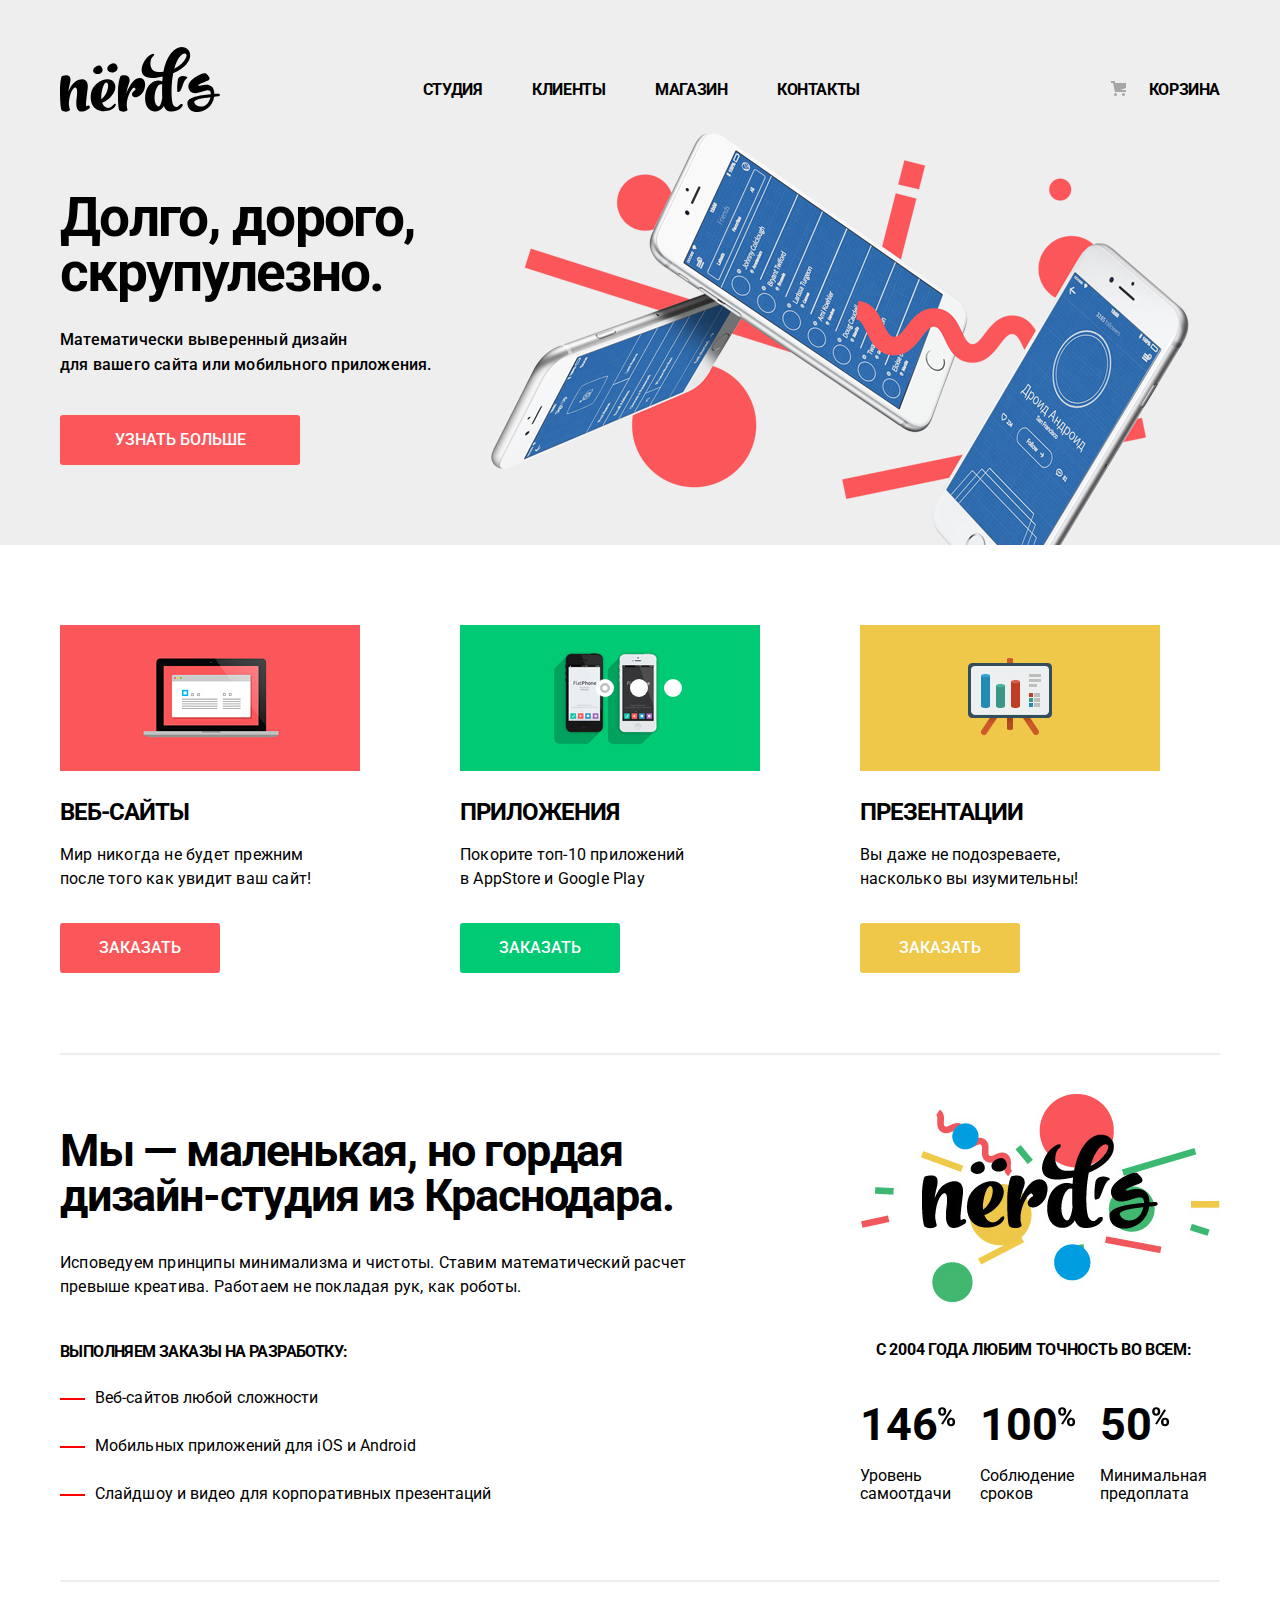
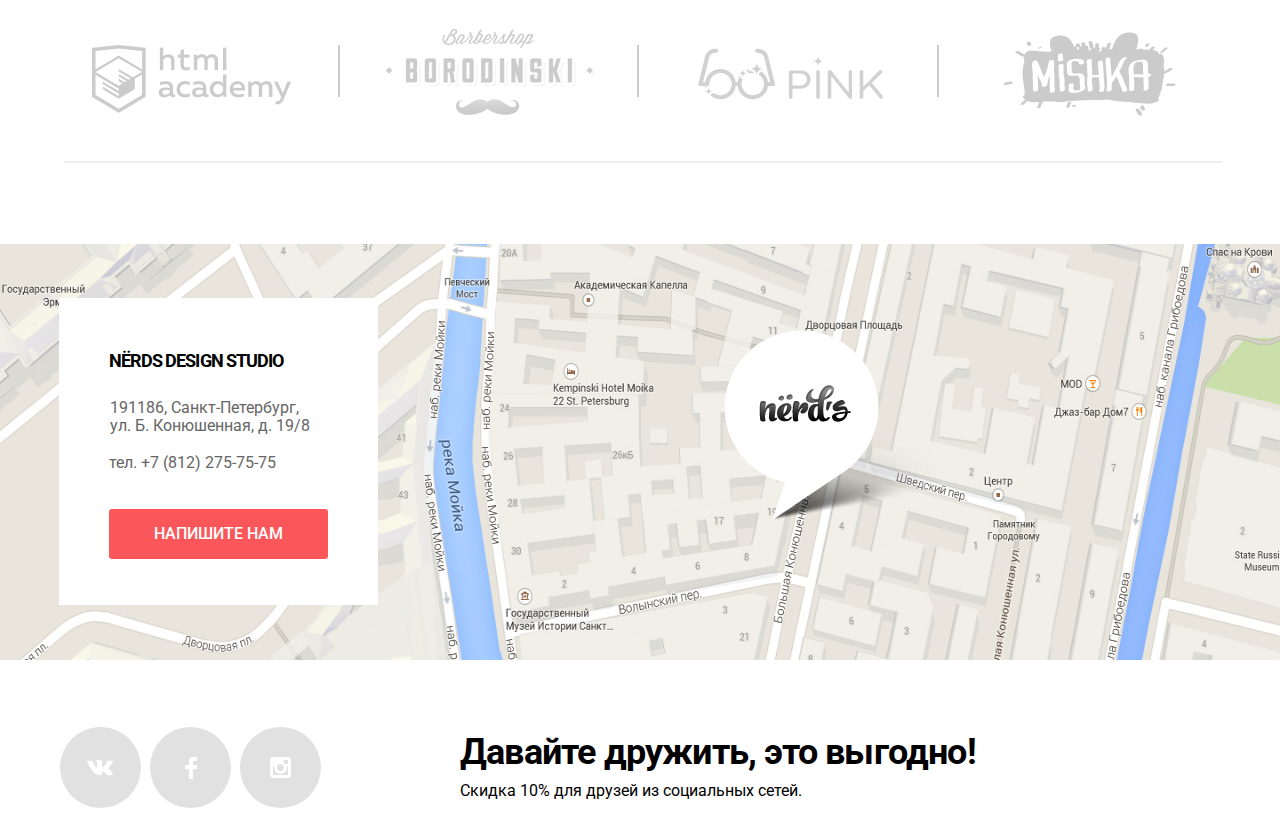
==== commit 05e0be07: "всё" ====
--- a/index.html
+++ b/index.html
@@ -3,7 +3,7 @@
   <head>
     <meta charset="utf-8">
     <title>HTML Academy: Нёрдс</title>
-    <link rel="stylesheet" href="https://fonts.googleapis.com/css?family=Roboto:400,700&amp;subset=latin,cyrillic;display=swap">
+    <link rel="stylesheet" href="https://fonts.googleapis.com/css?family=Roboto:400,500,700&amp;subset=latin,cyrillic;display=swap">
     <link href="css/normalize.css" rel="stylesheet">
     <link href="css/style.css" rel="stylesheet">
   </head>
@@ -32,8 +32,8 @@
         <h1 class="visually-hidden">Студия «Nerds»</h1>
         <ul class="carousel-list slide-1">
           <li class="carousel-item active">
-            <p class="carousel-item-title">Долго, дорого,  скрупулезно.</p>
-            <p class="carousel-item-subtitle">Математически выверенный дизайн для вашего сайта или мобильного приложения.</p>
+            <p class="carousel-item-title">Долго, дорого, скрупулезно.</p>
+            <p class="carousel-item-subtitle">Математически выверенный дизайн<br> для вашего сайта или мобильного приложения.</p>
             <a class="button button-carousel" href="#">УЗНАТЬ БОЛЬШЕ</a>
           </li>
           <li class="carousel-item">
@@ -129,7 +129,7 @@
         <div class="partnership-container">
         <ul class="partnership-list">
           <li class="partnership-item">
-            <a href="#">
+            <a href="https://htmlacademy.ru">
             <img src="img/html.png" width="199" height="68" alt="htmlacademy">
             </a>
           </li>
@@ -153,7 +153,7 @@
       </section>
      </div>
    </main>
-   <footer class="page-footer main-footer">
+  <footer class="page-footer main-footer">
      <section class="footer-contacts">
       <div class="container footer-contacts-container">
        <div class="footer-contacts-box">
@@ -163,13 +163,15 @@
        <p class="footer-phone">тел.
         <a href="tel: +78122757575"> +7 (812) 275-75-75 </a>
        </p>
-       <a class="button button-contacts" href="#">Напишите нам</a>
+       <a class="button button-contacts" href="#" id="btn-contact-modal">Напишите нам</a>
        </div>
        <div class="footer-contacts-marker">
        <img src="img/map-marker.png" alt="marker">
        </div>
      </div>
-     </div>
+      <div class="footer-contacts-map">
+     <img class="footer-contacts-img" src="img/map.png" width="1440" height="416" alt="Карта Санкт-Петербурга">
+      </div>
      </section>
      <section class="container footer-social">
        <div class="social-description">
@@ -178,7 +180,7 @@
        </div>
        <ul class="social-list">
          <li class="social-button">
-          <a href="#"><a href="#">
+          <a href="#">
           <span class="visually-hidden">Vk</span><svg width="27" height="15" fill="none" xmlns="http://www.w3.org/2000/svg"><path d="M16.138 11.51c.956-.309 2.18 2.04 3.483 2.939.978.681 1.727.534 1.727.534l3.473-.05s1.815-.112.957-1.554c-.071-.12-.503-1.069-2.585-3.022-2.177-2.043-1.882-1.712.739-5.244 1.597-2.153 2.236-3.468 2.036-4.028-.192-.539-1.365-.399-1.365-.399L20.69.713c-.381.001-.704.119-.851.515-.003.004-.621 1.666-1.445 3.079-1.741 2.989-2.436 3.148-2.724 2.961-.661-.433-.494-1.737-.494-2.664 0-2.897.432-4.105-.846-4.417-.427-.104-.739-.172-1.828-.182-1.392-.021-2.574 0-3.244.329-.445.223-.786.712-.579.74.26.035.843.16 1.155.586.401.552.389 1.789.389 1.789s.229 3.411-.54 3.834c-.528.29-1.25-.302-2.803-3.016-.793-1.388-1.392-2.922-1.392-2.922s-.116-.285-.326-.441c-.25-.185-.6-.244-.6-.244L.848.684S.29.7.085.946c-.182.218-.015.668-.015.668s2.909 6.881 6.203 10.347c3.02 3.182 6.452 2.971 6.452 2.971h1.555s.469-.054.709-.312c.224-.24.214-.691.214-.691s-.031-2.109.935-2.419z" fill="#fff"/></svg>
           </a>
          </li>
@@ -195,11 +197,30 @@
        </ul>
      </section>
    </footer>
-   <section class="modal">
-  <h2>Напишите нам</h2>
-  <!-- Здесь будет форма для связи -->
-  <button class="button features-button-red" type="button">Отправить</button>
 
-</section>
+     <section id="contact-modal" class="modal-window">
+    <h2 class="visually-hidden">Форма для отправки контактов</h2>
+    <form class="modal-window-form" action="https://echo.htmlacademy.ru" method="post">
+      <fieldset>
+        <legend>Напишите нам</legend>
+        <div class="fieldset-label">
+          <label class="label" for="name">Ваше имя:</label>
+          <input class="name-user" id="name" type="text" name="name" placeholder="Имя Фамилия">
+        </div>
+        <div class="fieldset-label">
+          <label class="label" for="email-field">Ваш email:</label>
+          <input class="email-user" id="email-field" type="email" name="email" placeholder="email@example.com">
+        </div>
+        <div class="fieldset-label">
+          <label class="label" for="text">Текст письма:</label>
+          <textarea name="text-label" id="text" rows="6" placeholder="В свободной форме"></textarea>
+        </div>
+      </fieldset>
+      <button class="button button-modal-window" type="submit" aria-label="Отправить форму"><span
+          class="button-shadow">Отправить</span></button>
+    </form>
+    <button class="modal-window-close" id="btn-close-modal" type="button" aria-label="Закрыть"></button>
+  </section>
+  <script src="js/script.js"></script>
   </body>
 </html>
--- a/css/style.css
+++ b/css/style.css
@@ -26,6 +26,13 @@
     --light-yellow: #EFC84A;
     --medium-yellow: #EAB534;
     --dark-yellow: #E5A722;
+    --special-form-half-gray: rgba(68, 68, 68, 0.5);
+    --special-form-gray: rgba(68, 68, 68, 1);
+    --hover-border-gray: #B4B9BB;
+    --special-cursor-shadow: rgba(0, 0, 0, 0.25);
+    --special-black-toggle: rgba(0, 0, 0, 0.15);
+
+
 
 }
 .page {
@@ -85,8 +92,9 @@
   min-width: 100%;
   font-size: 16px;
   line-height: 30px;
+  letter-spacing: -0.4px;
   text-transform: uppercase;
-  font-weight: bold;
+  font-weight: 700;
   background-color: var(--basic-light-gray)
 }
 
@@ -98,7 +106,7 @@
   width: 1160px;
   margin: 0 auto;
   padding: 0 10px;
-  padding-top: 52px;
+  padding-top: 35px;
 
 }
 
@@ -110,7 +118,8 @@
   padding: 0;
   width: 437px;
   height: 30px;
-  margin-right: 82px;
+  margin-top: 27px;
+  margin-right: 46px;
 }
 
 .main-navigation li{
@@ -124,18 +133,18 @@
 
 .user-basket{
   list-style: none;
-  padding: 0;
   position: relative;
-
-
+}
+.basket {
+   margin-top: 24px;
 }
 
 .user-basket::before{
   content: "";
   width: 15px;
   height: 15px;
-  left: -36px;
-  top: 7px;
+  left: 2px;
+  top: 30px;
   position: absolute;
   background: url(../img/cart-icon.svg) 100% no-repeat;
 }
@@ -153,7 +162,7 @@
   opacity: 0.3;
 }
 
-.main-navigation li:active, .active {
+.main-navigation li:active, .active-item {
   border-bottom: 2px solid var(--light-pinkred);
 }
 
@@ -163,118 +172,6 @@
   padding: 0 10px;
 
 }
-.catalog-header{
-  height: 185px;
-  display: flex;
-  align-items: center;
-  background-color: var(--basic-light-gray);
-  padding-bottom: 42px;
-}
-
-.catalog-header-title {
-  text-align: center;
-  font-size: 55px;
-  line-height: 55px;
-  margin: 0;
-  font-weight: 500;
-  color: var(--basic-black);
-}
-
-.catalog-container {
-  margin-top: 55px;
-  display: flex;
-  justify-content: space-between;
-}
-
-.catalog-filters {
-  width: 260px;
-  margin-right: 141px;
-}
-
-.catalog-template {
-  width: 760px;
-}
-.catalog-template-list {
-  margin: 0;
-  padding: 0;
-  list-style: none;
-  display: grid;
-  grid-template-columns: repeat(2, 1fr);
-  grid-row-gap: 80px;
-  grid-column-gap: 40px;
-}
-.catalog-template-item {
-  width: 360px;
-  height: 578px;
-  position: relative;
-  border-radius: 0px 0px 3px 3px;
-  background-color: var(--basic-light-gray);
-  text-align: center;
-}
-
-.catalog-template-item::before {
-  content: url(../img/browser.svg);
-  position: absolute;
-  top: -40px;
-}
-
-.catalog-template-item:hover::before {
-    opacity: 0.12;
-}
-
-.catalog-template-preview {
-  box-sizing: border-box;
-  position: absolute;
-  display: none;
-  background-color: var(--basic-light-gray);
-  border-radius: 0px 0px 3px 3px;
-  text-align: center;
-  padding-top: 26px;
-  padding-bottom: 44px;
-  width: 360px;
-  min-height: 231px;
-  bottom: 0;
-}
-
-.catalog-template-item:hover .catalog-template-preview{
-  display: block;
-}
-
-.preview-title {
-  text-transform: uppercase;
-  font-weight: bold;
-  font-size: 18px;
-  line-height: 30px;
-  color: var(--basic-black);
-}
-
-.preview-title:hover {
- color: var(--light-pinkred);
-}
-
-.preview-title:active {
-  color: var(--special-black);
-}
-
-.preview-subtitle {
-  text-align: center;
-  margin: 0;
-  font-size: 16px;
-  line-height: 18px;
-  color: var(--catalog-gray);
-  padding: 12px 60px 32px;
-}
-
-.small {
-  width: 195px;
-  padding: 12px 85px 32px;
-}
-
-.button-price {
-  width: 200px;
-  height: 50px;
-  margin: 0 auto;
-}
 
 .services {
   padding: 80px 0;
@@ -283,15 +180,19 @@
 
 .services-title {
   text-transform: uppercase;
+  font-weight: 700;
   font-size: 24px;
   line-height: 30px;
-  margin: 17px 0;
+  margin: 19px 0 16px;
+  letter-spacing: -1px;
 }
 
 .services-sub-title {
   font-size: 16px;
+  font-weight: 400;
   line-height: 24px;
   margin-bottom: 32px;
+  letter-spacing: 0.2px;
 }
 
 .services-list {
@@ -321,6 +222,7 @@
   text-transform: uppercase;
   width: 160px;
   height: 50px;
+  font-weight: 500;
   color: var(--basic-white);
   background-color: var(--light-pinkred);
   border: none;
@@ -341,7 +243,7 @@
   background-color: var(--pink-red);
 }
 
-.button:focus{
+.button-red:focus{
   border: none;
   color: var(--special-white);
   background-color: var(--dark-pink-red);
@@ -385,7 +287,7 @@
 }
 
 .carousel-list{
-  height: 418px;
+  height: 412px;
   position: relative;
   margin: 0;
   padding: 0;
@@ -395,7 +297,7 @@
 .slide-1 {
     background-image: url(../img/nerds-index-slide1.png);
     background-repeat: no-repeat;
-    background-position: right 3px bottom 0.5px;
+    background-position: right 3px bottom 0;
 }
 
 .slide-2 {
@@ -414,7 +316,7 @@
     position: absolute;
     width: 88px;
     height: 18px;
-    left: 57.1%;
+    left: 50%;
     top: 75.4%;
     margin: 0;
     padding: 0;
@@ -453,23 +355,26 @@
 }
 
 .carousel-item-title {
-  font-weight: bold;
+  font-weight: 700;
+  letter-spacing: -1.7px;
   width: 538px;
   font-size: 55px;
   line-height: 55px;
-  margin-top: 66px;
-  margin-bottom: 25px;
+  margin-top: 57px;
+  margin-bottom: 27px;
 }
 .carousel-item-subtitle {
-  width: 350px;
+  width: 400px;
+  letter-spacing: 0.2px;
   font-size: 16px;
-  line-height: 24px;
-  padding-bottom: 23px;
+  line-height: 25px;
+  padding-bottom: 22px;
+  font-weight: 500;
 }
 
 .more {
   padding-top: 28px;
-  padding-bottom: 60px;
+  padding-bottom: 61px;
   border-bottom: 2px solid var(--basic-light-gray);
 }
 
@@ -480,27 +385,31 @@
 
 .description {
   width: 680px;
-  margin-right: 141px;
+  margin-right: 140px;
 }
 .description-title {
   width: 660px;
-  font-weight: 500px;
+  font-weight: 700;
   font-size: 45px;
   line-height: 45px;
   margin-bottom: 33px;
+  letter-spacing: -1.2px;
 }
 
 .description-subtitle {
   font-size: 16px;
   line-height: 24px;
   margin-bottom: 41px;
+  letter-spacing: 0.2px;
 }
 
 .description-list-header {
   font-size: 16px;
   line-height: 24px;
   text-transform: uppercase;
-  margin-bottom: 8px;
+  margin-bottom: 6px;
+  letter-spacing: -0.6px;
+
 }
 
 .description-list {
@@ -514,8 +423,9 @@
 
 .description-item p{
   position: relative;
-  padding-left: 32px;
+  padding-left: 35px;
   margin-bottom: 8px;
+  letter-spacing: 0.1px;
 }
 
 .description-item:last-child{
@@ -527,8 +437,8 @@
   position: absolute;
   width: 25px;
   height: 2px;
-  top: 10px;
-  left: 0px;
+  top: 11.5px;
+  left: -0.5px;
   background-color: red;
 }
 
@@ -554,13 +464,15 @@
   font-size: 16px;
   line-height: 24px;
   text-transform: uppercase;
-  margin-top: 37px;
-  font-weight: bold;
+  margin-top: 36px;
+  padding-left: 16px;
+  font-weight: 700;
+  letter-spacing: -0.3px;
 }
 
 .numeral {
   position: relative;
-  font-weight: bold;
+  font-weight: 700;
   text-transform: uppercase;
   font-size: 45px;
   line-height: 64px;
@@ -576,7 +488,7 @@
     height: 40px;
     width: 20px;
     background-repeat: no-repeat;
-    top: 12px;
+    top: 14px;
 }
 
 .benefits-item-title {
@@ -585,102 +497,692 @@
   margin-top: 10px;
 }
 
-.catalog-pagination-list {
-  display: flex;
-  flex-wrap: wrap;
-  justify-content: flex-start;
-  width: 460px;
-  list-style: none;
+.page-title h1 {
+  min-height: 82px;
+  margin: 0;
+  padding-top: 74px;
+  padding-bottom: 80px;
+  text-align: center;
+  text-transform: none;
+  color: var(--color-black);
+  background-color: var(--basic-light-gray);
+  font-size: 55px;
+  font-weight: 500;
+  line-height: 100%;
+}
+
+.btn {
+  display: inline-block;
+  padding: 15px 20px;
+  vertical-align: top;
+  text-decoration: none;
+  color: var(--basic-black);
+  border: none;
+  border-radius: 3px;
+  background-color: var(--basic-light-gray);
   font-size: 16px;
   line-height: 18px;
+}
+
+.button-grey {
+  width: 260px;
+  font-weight: bold;
+  cursor: pointer;
+  color: var(--basic-black);
+  background-color: var(--basic-light-gray);
+}
+
+.button-grey:hover {
+  background-color: var(--medium-gray);
+}
+
+.button-grey:active {
+  opacity: 0.3;
+  color: var(--color-black);
+  background-color: var(--medium-gray);
+  box-shadow: inset 0 3px var(--special-black);
+}
+
+.component {
+  align-items: center;
+  margin: 0;
+  margin-bottom: 16px;
+  padding: 0;
+  text-transform: uppercase;
+  color: var(--basic-black);
+  font-size: 18px;
+  font-weight: bold;
+  line-height: 30px;
+}
+
+.component-pay {
+  margin-bottom: 47px;
+}
+
+.option {
+  position: relative;
+  display: block;
+  width: min-content;
+  margin-bottom: 16px;
+  padding-left: 36px;
+  cursor: pointer;
+  user-select: none;
+  white-space: nowrap;
+}
+
+.option:last-child {
+  margin-bottom: 0;
+}
+
+.adaptive {
+  color: var(--dark-blueblue);
+  font-size: 16px;
+  font-weight: normal;
+  line-height: 19px;
+}
+
+.sorting {
+  text-decoration: none;
+  text-transform: uppercase;
+  color: var(--basic-black);
+  font-size: 14px;
+  font-weight: normal;
+  line-height: 18px;
+}
+
+.content {
+  padding-top: 55px;
+}
+
+.result-content {
+  display: flex;
+  align-items: center;
+  width: 100%;
+  margin-bottom: 48px;
+}
+
+.sorting {
+  margin: 0;
+  margin-top: 60px;
+  margin-bottom: 60px;
+}
+
+.products-section {
+  display: grid;
+  margin: 56px auto 60px;
+  grid-template-columns: 260px auto;
+  grid-gap: 140px;
+}
+
+.products-container {
+  display: grid;
+  margin: 0 0 57px;
+  padding: 0;
+  list-style: none;
+  grid-template-columns: 1fr 1fr;
+  grid-column-gap: 41px;
+  grid-row-gap: 31px;
+}
+
+.product-image {
+  display: block;
+  margin-bottom: 21px;
+}
+
+.item-title {
+  margin: 0;
+  padding: 0;
+  text-transform: uppercase;
+  font-size: 24px;
+  font-weight: bold;
+}
+
+.item-app p, .item-web p, .item-presentation p {
+  max-width: 281px;
+  margin: 19px 0;
+}
+
+.filters-content ul {
+  margin: 0;
+  padding: 0;
+  list-style: none;
+}
+
+.filters-content li {
+  margin-bottom: 16px;
+}
+
+.sorting-filters {
+  display: flex;
+  align-content: center;
+  flex-wrap: wrap;
+  margin: 0;
+  padding: 0;
+  list-style: none;
+}
+
+.sorting-item {
+  flex-wrap: wrap;
+  padding-right: 25px;
+  cursor: pointer;
+}
+
+.sorting-item:last-child {
+  padding-right: 0;
+}
+
+.sorting-link {
+  margin: 0;
+  padding: 0;
+  text-decoration: none;
+  text-transform: uppercase;
+  opacity: 0.3;
+  color: var(--basic-black);
+  border: none;
+  background-color: var(--basic-white);
+  font-size: 14px;
+  line-height: 18px;
+}
+
+.sorting-link:hover, .sorting-link:focus {
+  opacity: 0.6;
+  color: var(--basic-black);
+}
+
+.current, .sorting-link:active {
+  opacity: 1;
+  color: var(--basic-black);
+}
+
+.switch {
+  display: flex;
+  justify-content: flex-end;
+  width: auto;
+  margin: 0 -9px 0 38px;
+  padding: 0;
+  list-style: none;
+}
+
+.sorting-switch {
+  position: relative;
+  display: block;
+  flex: none;
+  width: 30px;
+  height: 30px;
+}
+
+.sorting-switch a {
+  position: absolute;
+  top: 50%;
+  left: 50%;
+  width: 0;
+  height: 0;
+  cursor: pointer;
+  transform: translate(-50%, -50%) scale(1, -1);
+  opacity: 0.2;
+  border: none;
+  border-style: solid;
+}
+
+.sorting-switch a:hover {
+  opacity: 1;
+}
+
+.sorting-switch-down a {
+  border-width: 0 5px 10px 5px;
+  border-color: transparent transparent var(--special-gray) transparent;
+}
+
+.sorting-switch-up a {
+  border-width: 10px 5px 0 5px;
+  border-color: var(--special-gray) transparent transparent transparent;
+}
+
+.sorting-switch-down.current a {
+  opacity: 1;
+  border-color: transparent transparent var(--extra-dark-pinkred) transparent;
+}
+
+.sorting-switch-up.current a {
+  opacity: 1;
+  border-color: var(--extra-dark-pinkred) transparent transparent transparent;
+}
+
+.range {
+  display: flex;
+  align-items: center;
+  justify-content: space-between;
+  text-transform: uppercase;
+  color: var(--dark-blueblue);
+  font-size: 16px;
+  font-weight: 400;
+  line-height: 22px;
+}
+
+.range input {
+  width: 60px;
+  margin-left: 10px;
+  padding: 10px;
+  text-align: center;
+  border: none;
+  border-radius: 5px;
+  background: var(--basic-light-gray);
+}
+
+.range-controls {
+  position: relative;
+  height: 41px;
+  margin-bottom: 15px;
+  padding-top: 39px;
+  padding-right: 20px;
+  padding-left: 20px;
+  border-radius: 3px;
+  background-color: var(--basic-light-gray);
+}
+
+.range-filter {
+  margin-bottom: 54px;
+}
+
+.range-controls .scale {
+  height: 2px;
+  background-color: var(--extra-light-blue);
+}
+
+.range-controls .bar {
+  width: 70%;
+  height: 2px;
+  background-color: var(--light-green-blue);
+}
+
+.range-controls .toggle {
+  position: absolute;
+  top: 31px;
+  left: 0;
+  width: 4px;
+  height: 4px;
+  padding: 0;
+  cursor: pointer;
+  border: 8px solid var(--basic-white);
+  border-radius: 50%;
+  background-color: var(--hover-border-gray);
+  box-shadow: 0 2px 1px 0 var(--special-black-toggle);
+);
+}
+
+.range-controls .toggle-min {
+  left: 18px;
+}
+
+.range-controls .toggle-max {
+  left: 160px;
+}
+
+.max, .min {
+  padding: 0;
+  border: 0;
+  background-color: var(--basic-light-gray);
+}
+
+.radio-input+.option:before {
+  position: absolute;
+  width: 25px;
+  height: 25px;
+  margin-left: -36px;
+  content: "";
+  opacity: 0.4;
+  background-color: var(--basic-black);
+  background-color: var(--basic-white);
+  background-image: url(../img/radio-off.svg);
+  background-repeat: no-repeat;
+}
+
+.radio-input:checked+.option:before {
+  opacity: 0.4;
+  background-color: var(--basic-white);
+  background-image: url(../img/radio-on.svg);
+}
+
+.radio-input:hover+.option:before, .radio-input:focus+.option:before {
+  opacity: 1;
+  background-color: var(--basic-white);
+  background-image: url(../img/radio-off.svg);
+}
+
+.radio-input:checked:hover+.option:before, .radio-input:checked:focus+.option:before {
+  opacity: 1;
+  background-color: var(--basic-white);
+  background-image: url(../img/radio-on.svg);
+}
+
+.radio-input:disabled+.option:before, .radio-input:checked:disabled+.option:before, .radio-input:disabled:hover+.option:before, .radio-input:disabled:focus+.option:before {
+  cursor: default;
+  opacity: 0.5;
+}
+
+.radio-input:disabled+.option {
+  cursor: default;
+  opacity: 0.3;
+}
+
+
+.check-input+.option:before {
+  position: absolute;
+  width: 25px;
+  height: 25px;
+  margin-left: -36px;
+  content: "";
+  opacity: 0.4;
+  background-color: var(--basic-white);
+  background-image: url(../img/checkbox-off.svg);
+  background-repeat: no-repeat;
+  background-position: 0 0;
+}
+
+.check-input:checked+.option:before {
+  opacity: 0.4;
+  background-color: var(--basic-white);
+  background-image: url(../img/checkbox-on.svg);
+}
+
+.check-input:hover+.option:before, .check-input:focus+.option:before {
+  opacity: 1;
+  background-color: var(--basic-white);
+  background-image: url(../img/checkbox-off.svg);
+}
+
+.check-input:checked:hover+.option:before, .check-input:checked:focus+.option:before {
+  opacity: 1;
+  background-color: var(--basic-white);
+  background-image: url(../img/checkbox-on.svg);
+}
+
+.check-input:disabled+.option:before, .check-input:checked:disabled+.option:before, .check-input:disabled:hover+.option:before, .check-input:disabled:focus+.option:before {
+  cursor: default;
+  opacity: 0.5;
+}
+
+.check-input:disabled+.option {
+  cursor: default;
+  opacity: 0.3;
+}
+
+.catalog-wrapper {
+  display: flex;
+  flex-wrap: wrap;
+}
+
+.sorting-title {
+  margin: 0;
+  margin-right: auto;
+  padding: 0;
+  text-transform: uppercase;
+  color: var(--basic-black);
+  font-size: 18px;
+  font-weight: 700;
+  line-height: 30px;
+}
+
+.layout {
+  position: relative;
+  width: 358px;
+  height: 619px;
+  padding: 0;
+  border-radius: 5px;
+  background-color: var(--basic-light-gray);
+}
+
+.layout:hover .layout-menu, .layout-menu {
+  opacity: 1;
+}
+
+.layout:focus-within {
+  opacity: 1;
+}
+
+.layout:hover {
+  transition: background-color 0.3s ease-in-out;
+  background-color: var(--dark-gray);
+  box-shadow: 0 4px 4px 0 var(--special-cursor-shadow);
+}
+
+.decoration-circle {
+  position: relative;
+  width: 14px;
+  height: 14px;
+  margin: 13px 39px;
+  border-radius: 50%;
+  background-color: var(--basic-white);
+}
+
+.decoration-circle:before {
+  position: absolute;
+  right: 23px;
+  width: 14px;
+  height: 14px;
+  content: "";
+  border-radius: 50%;
+  background-color: var(--basic-white);
+}
+
+.decoration-circle:after {
+  position: absolute;
+  z-index: 2;
+  top: 0;
+  left: 23px;
+  width: 14px;
+  height: 14px;
+  content: "";
+  border-radius: 50%;
+  background-color: var(--basic-white);
+}
+
+.layout-image {
+  display: inline-block;
+  width: 100%;
+  padding: 0;
+  vertical-align: text-bottom;
+  border: var(--medium-green-blue) 1px;
+  border-radius: 5px;
+  border-radius: 0 0 5px 5px;
+}
+
+.content-picture {
+  display: block;
+  width: 100%;
+  width: 100%;
+  height: auto;
+}
+
+.layout-menu {
+  position: absolute;
+  bottom: 0;
+  overflow-y: auto;
+  align-items: center;
+  flex-direction: column;
+  box-sizing: border-box;
+  width: inherit;
+  width: inherit;
+  padding: 25px 20px 43px;
+  transition: opacity 0.3s ease-in-out;
+  text-align: center;
+  opacity: 0;
+  border-radius: 0 0 5px 5px;
+  background-color: var(--basic-light-gray);
+}
+
+.layout-title {
+  margin: 0 0 14px;
+}
+
+.layout-title a:hover, .layout-title a:focus {
+  color: var(--light-pinkred);
+}
+
+.layout-title a:active {
+  opacity: 0.3;
+  color: var(--basic-black);
+}
+
+.layout-menu p {
+  max-width: 230px;
+  margin: 0 auto 0;
+  color: var(--catalog-gray);
+  line-height: 18px;
+}
+
+.layout-menu .template-name {
+  margin: 0 0 14px;
+  text-decoration: none;
+  text-transform: uppercase;
+  color: var(--basic-black);
+  font-size: 18px;
+  line-height: 30px;
+}
+
+.button-pay {
+  box-sizing: border-box;
+  min-width: 200px;
+  margin-top: 32px;
+  margin-left: 60px;
+}
+
+.button-pay:hover {
+  background-color: var(--pink-red);
+}
+
+.button-pay:active {
+  background-color: var(--dark-pink-red);
+  box-shadow: inset 0px 3px 0px rgba(0, 1, 1, 0.1);
+}
+
+.pagination {
+  display: flex;
+  flex-wrap: wrap;
+  margin-top: -1px;
+  margin-bottom: -13px;
+  padding: 0;
+  list-style: none;
+}
+
+.pagination-list {
+  min-width: 50px;
+  margin: 0;
+  margin-right: 11px;
+  margin-bottom: 11px;
+  border-radius: 3px;
+  background-color: var(--basic-light-gray);
+  font-size: 16px;
   font-weight: 500;
-  text-transform: uppercase;
-  margin: 0;
-  padding: 0;
-  margin-top: 54px;
-}
-
-.catalog-pagination-item:not(:last-child){
-  margin-right: 11px;
-
-}
-.catalog-pagination-item a {
-  display: flex;
-  justify-content: center;
-  align-items: center;
-  width: 50px;
-  height: 50px;
-  border-radius: 3px;
-  color: var(--basic-black);
-  background-color: var(--basic-light-gray);
-}
-
-.catalog-pagination-item:last-child a {
-    width: 260px;
-    height: 50px;
-}
-
-.catalog-pagination-item a:hover {
+  line-height: 18px;
+}
+
+.button-current {
+  padding: 14px 0 12px;
+}
+
+.pagination-list:hover {
   background-color: var(--medium-gray);
 }
 
-.catalog-pagination-item a:focus {
-  color: var(--special-black);
+.pagination-list:active {
+  color: var(--color-black);
   background-color: var(--light-gray);
   box-shadow: inset 0px 3px 0px rgba(0, 1, 1, 0.1);
 }
 
-.pagination-item-current a,
-.pagination-item-current a:hover,
-.pagination-item-current a:focus,
-.pagination-item-current a:active {
-  width: 44px;
-  height: 44px;
-  border: 3px solid var(--border-gray);
-  background-color: var(--basic-white);
+.pagination-list-current {
+  box-sizing: border-box;
+  cursor: default;
+  border: 3px solid var(--color-grey-border);
   border-radius: 3px;
-}
+  background-color: var(--basic-white);
+}
+
+.pagination-list-current:hover, .pagination-list-current:active {
+  user-select: none;
+  color: var(--color-black);
+  background-color: var(--basic-white);
+  box-shadow: none;
+}
+
+.pagination-button {
+  display: block;
+  padding: 17px 0 15px;
+  text-align: center;
+  text-decoration: none;
+  text-transform: uppercase;
+  color: var(--basic-black);
+  font-weight: bold;
+}
+
+.pagination-button-next {
+  display: inline-block;
+  margin-right: 0;
+  padding-right: 77px;
+  padding-left: 78px;
+  vertical-align: top;
+}
+
+.button-current {
+  padding: 14px 0 12px;
+}
+
+.button:active {
+  opacity: 1;
+}
+
+.pagination-list-current .pagination-button:active {
+  opacity: 1;
+}
+
 
 .partnership {
-  height: 181px;
-  padding-top: 30px;
-  padding-bottom: 52px;
+  position: relative;
 }
 
 .partnership-list{
-  list-style: none;
-  display: flex;
-  flex-wrap: wrap;
-  align-items: center;
-  padding: 0;
-  margin: 0;
-  padding-bottom: 19px;
-  border-bottom: 2px solid var(--basic-light-gray);
+  display: grid;
+  grid-template-columns: repeat(4, 1fr);
+  column-gap: 42px;
+  padding: 0;
+  margin: 0;
+  padding-top: 3px;
+  padding-left: 4px;
+}
+
+.partnership-list::after {
+  content: "";
+  position: absolute;
+  bottom: 11px;
+  width: 1158px;
+  height: 2px;
+  background-color: var(--basic-light-gray);
 }
 
 .partnership-item{
   position: relative;
-  height: 131px;
-  width: 290px;
+  height: 184px;
   display: flex;
   justify-content: center;
   align-items: center;
   opacity: 0.2;
   margin-right: 3px;
 }
-
-.partnership-item:first-child .partnership-item:last-child {
-  width: 280px;
-}
+.partnership-item:first-child {
+  padding-top: 5px;
+  padding-left: 1px;
+}
+
 
 .partnership-item:not(:nth-child(4n))::after{
   content: "";
   position: absolute;
   background-color: var(--basic-black);
+  top: 60px;
+  right: -21px;
   width: 2px;
   height: 52px;
-  right: -5px;
-  top: 34px;
 }
 
 .partnership-item:hover{
@@ -691,21 +1193,37 @@
   opacity: 0.1;
 }
 
-.page-footer {
-  width: 100%;
-}
-
-.footer-contacts{
-  min-width: 1440px;
+.main-footer {
+  display: grid;
+}
+
+.footer-contacts {
+  position: relative;
+  padding: 278px 0px 240px;
+}
+
+.footer-contacts-map{
+   display: flex;
+  align-items: center;
+  justify-content: center;
+  background: var(--basic-white);
+  position: relative;
+  z-index: -1;
+
+}
+
+.footer-contacts-img {
+  width: 1440px;
   height: 416px;
-  background: var(--basic-white) url(../img/map.png) no-repeat 100%;
+  position: absolute;
 }
 
 .footer-contacts-container {
-  height: 100%;
   display: flex;
   flex-direction: row;
   align-items: center;
+  position: relative;
+  z-index: 1;
 }
 
 .footer-contacts-box{
@@ -716,20 +1234,23 @@
   background-color: var(--basic-white);
   height: 307px;
   width: 319px;
-  color: var(--catalog-gray)
-  margin-top: 0;
+  position: absolute;
+  bottom: -153px;
+  left: 9px;
+  color: var(--catalog-gray);
 }
 
 .contacts-title {
   color: var(--basic-black);
-  font-weight: bold;
+  font-weight: 700;
+  letter-spacing: -0.9px;
   font-size: 18px;
   line-height: 30px;
   text-transform: uppercase;
   padding-top: 30px;
   width: 215px;
   padding-right: 5px;
-  padding-bottom: 4px;
+  padding-bottom: 5px;
 
 }
 
@@ -738,18 +1259,18 @@
   font-size: 16px;
   line-height: 18px;
   margin: 0 auto;
-  padding-right: 5px;
-  color: var(--catalog-gray)
+  padding-right: 8px;
+  color: var(--catalog-gray);
 }
 
 .footer-phone {
-  padding-right: 5px;
+  padding-right: 9px;
   padding-bottom: 18px;
   width: 210px;
-  color: var(--catalog-gray)
-}
-
-.footer-phone a{
+  color: var(--catalog-gray);
+}
+
+.footer-phone a {
   color: var(--catalog-gray);
 }
 
@@ -761,11 +1282,12 @@
 .footer-contacts-marker {
   width: 231px;
   height: 190px;
-  margin-bottom: 54px;
-  margin-left: 363px;
+  position: absolute;
+  bottom: -68px;
+  right: 275px;
 }
 .social-description {
-  margin-left: 140px;
+  margin-left: 139px;
   order: 1;
 }
 
@@ -773,12 +1295,14 @@
 .footer-social{
   display: flex;
   flex-direction: row;
-  padding-top: 67px;
+  margin-top: 35px;
 }
 
 .footer-title {
   margin-top: 7px;
   margin-bottom: 0;
+  font-weight: 700;
+  letter-spacing: -0.8px;
   font-size: 36px;
   line-height: 36px;
 }
@@ -797,7 +1321,8 @@
   flex-wrap: wrap;
   flex-direction: row;
 }
-.social-button {
+
+.social-button a {
     display: flex;
     align-items: center;
     justify-content: center;
@@ -805,23 +1330,183 @@
     height: 81px;
     background: var(--social-gray);
     border-radius: 50%;
-    margin-right: 9px;
-}
-
+}
+
+.social-button {
+  margin-right: 9px;
+}
 
 .social-button:last-child {
   margin-right: 0;
 }
-.social-button:hover{
+.social-button a:hover{
    background: var(--pink-red);
 }
-.social-button:focus {
-   background: var(--pink-red);
-}
-.social-button:active {
+
+.social-button a:active {
    box-shadow: inset 0px 3px 0px rgba(0, 1, 1, 0.1);
    background: var(--dark-pink-red);
 }
 .social-button:active svg{
   opacity: 0.3;
 }
+
+.modal-window {
+  position: fixed;
+  z-index: 20;
+  bottom: 50%;
+  left: 50%;
+  display: none;
+  width: 960px;
+  height: 590px;
+  transform: translate(-50%, 50%);
+  background-color: var(--basic-white);
+  box-shadow: 0 20px 40px 0 var(--special-cursor-shadow);
+}
+
+.modal-window-show {
+  display: block;
+  animation: bounce 0.6s;
+}
+
+.modal-window-error {
+  animation: shake 0.6s;
+}
+
+.modal-window-form {
+  display: flex;
+  flex-direction: column;
+  width: 760px;
+  margin: 63px auto;
+  padding: 0;
+  color: var(--basic-black);
+}
+
+.modal-window-form legend {
+  padding-bottom: 37px;
+  font-size: 45px;
+  font-weight: 700;
+  line-height: normal;
+}
+
+.modal-window-form fieldset {
+  display: flex;
+  flex-wrap: wrap;
+  justify-content: space-between;
+  margin: 0;
+  padding: 0;
+  border: none;
+}
+
+.modal-window-form label {
+  display: block;
+  font-size: 16px;
+  font-weight: 700;
+  line-height: 18px;
+}
+
+.modal-window-form input, .modal-window-form textarea {
+  box-sizing: border-box;
+  margin-top: 9px;
+  color: var(--special-form-half-gray);
+  border: 2px solid var(--extra-light-blue);
+  border-radius: 3px;
+  outline: none;
+  background: var(--basic-white);
+}
+
+.modal-window-form input {
+  width: 360px;
+  height: 50px;
+  padding-left: 16px;
+}
+
+.modal-window-form textarea {
+  width: 760px;
+  height: 118px;
+  padding: 16px 16px;
+  resize: none;
+  font-family: inherit;
+  font-size: 100%;
+}
+
+.modal-window-form input:hover, .modal-window-form textarea:hover {
+  border-color: var(--hover-border-gray);
+}
+
+.modal-window-form input:focus, .modal-window-form input:active, .modal-window-form textarea:focus, .modal-window-form textarea:active {
+  color: var(--special-form-gray);
+  border-color: var(--basic-black);
+  outline: none;
+}
+
+.modal-window-form input:invalid, .modal-window-form textarea:invalid {
+  color: var(--pink-red);
+  border-color: var(--pink-red);
+}
+
+.button-modal-window {
+  width: min-content;
+  padding: 17px 83px 15px;
+  cursor: pointer;
+}
+
+.button-modal-window:active, .button-modal-window:focus {
+  outline: none;
+}
+
+.modal-window-close {
+  position: absolute;
+  top: 78px;
+  right: 90px;
+  width: 21px;
+  height: 21px;
+  cursor: pointer;
+  opacity: 0.3;
+  border: none;
+  background-color: var(--basic-white);
+  background-image: url(../img/close-cross.svg);
+  background-repeat: no-repeat;
+}
+
+.modal-window-close:hover, .modal-window-close:active {
+  opacity: 1;
+  outline: none;
+}
+
+.modal-window-close:active {
+  opacity: 0.1;
+  outline: none;
+}
+
+.fieldset-label {
+  margin-bottom: 40px;
+}
+
+
+@keyframes bounce {
+  0% {
+    transform: translate(-50%, 50%) translateY(-2000px);
+  }
+  70% {
+    transform: translate(-50, 50) translateY(30px);
+  }
+  90% {
+    transform: translate(-50%, 50%) translateY(-10px);
+  }
+  100% {
+    transform: translate(-50%, 50%) translateY(0);
+  }
+}
+
+@keyframes shake {
+  0%, 100% {
+    transform: translate(-50%, 50%) translateX(0);
+  }
+  10%, 30%, 50%, 70%, 90% {
+    transform: translate(-50%, 50%) translateX(-10px);
+  }
+  20%, 40%, 60%, 80% {
+    transform: translate(-50%, 50%) translateX(10px);
+  }
+}
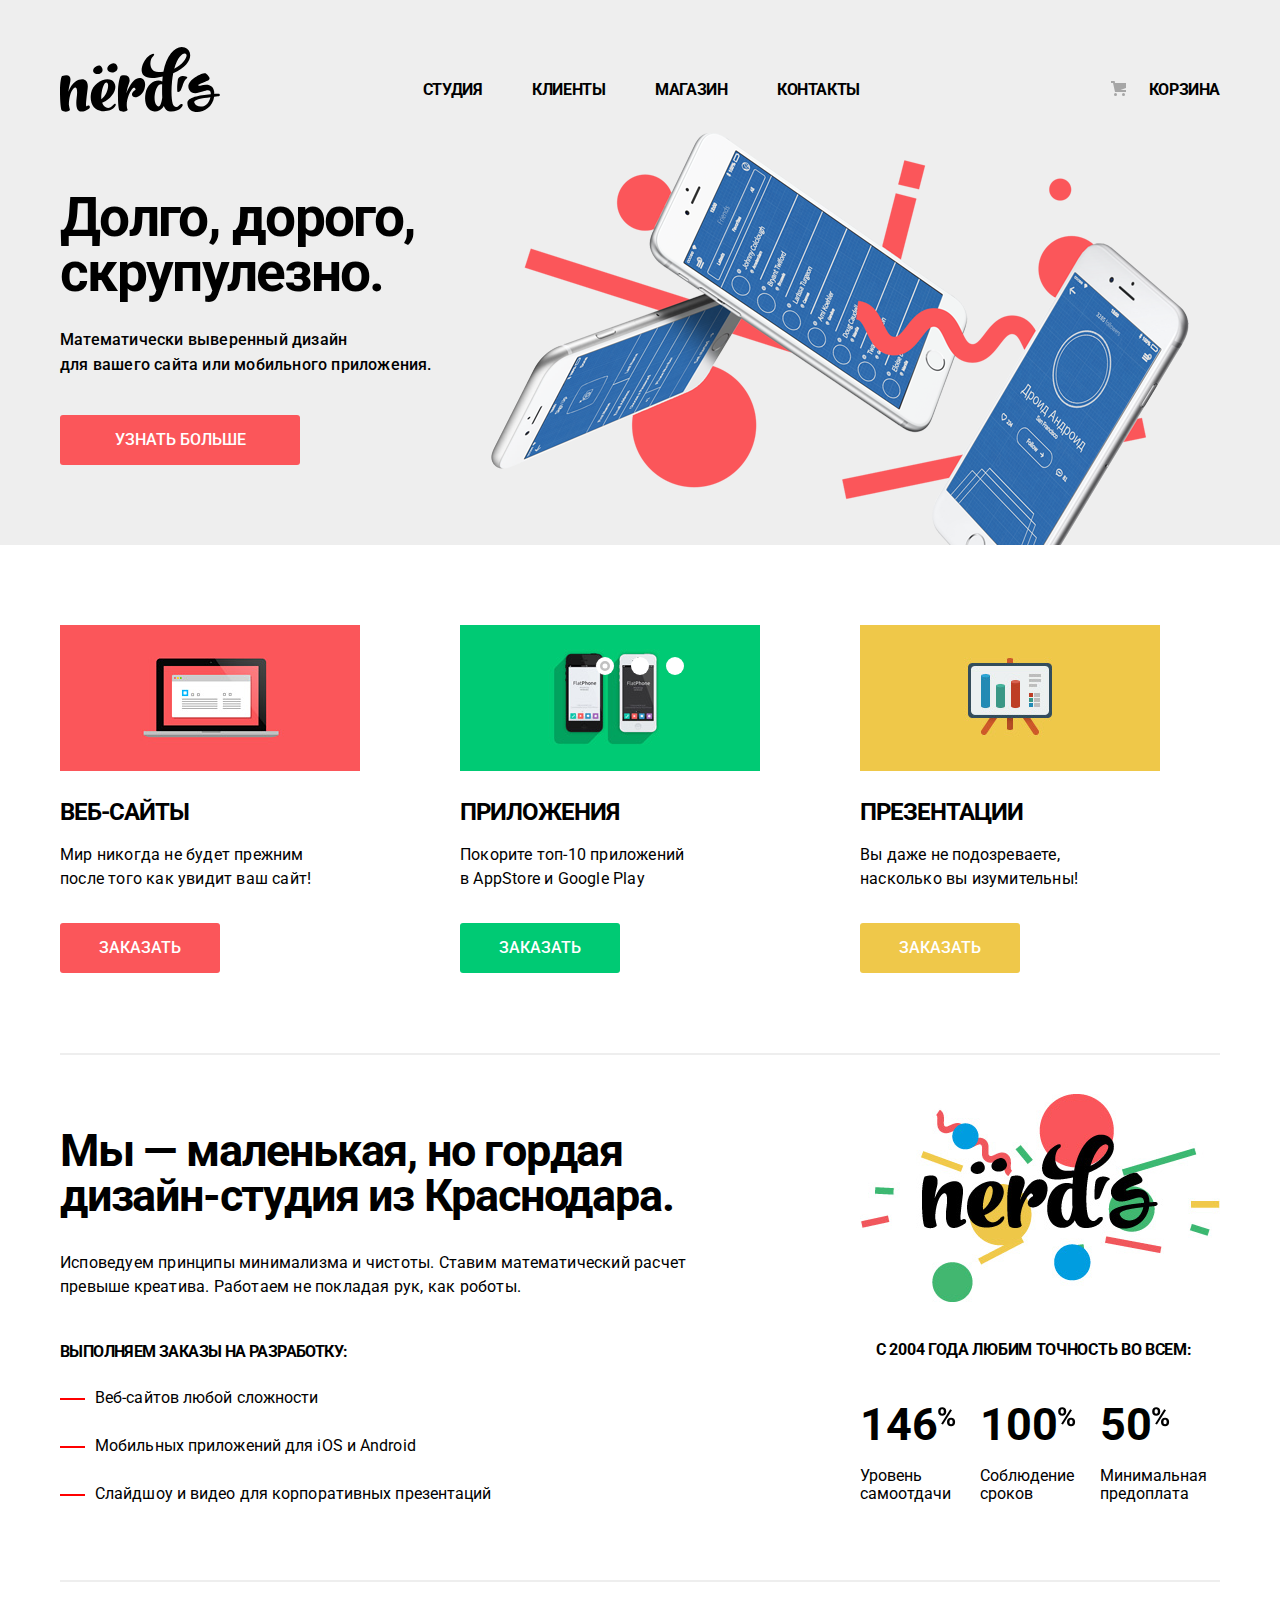
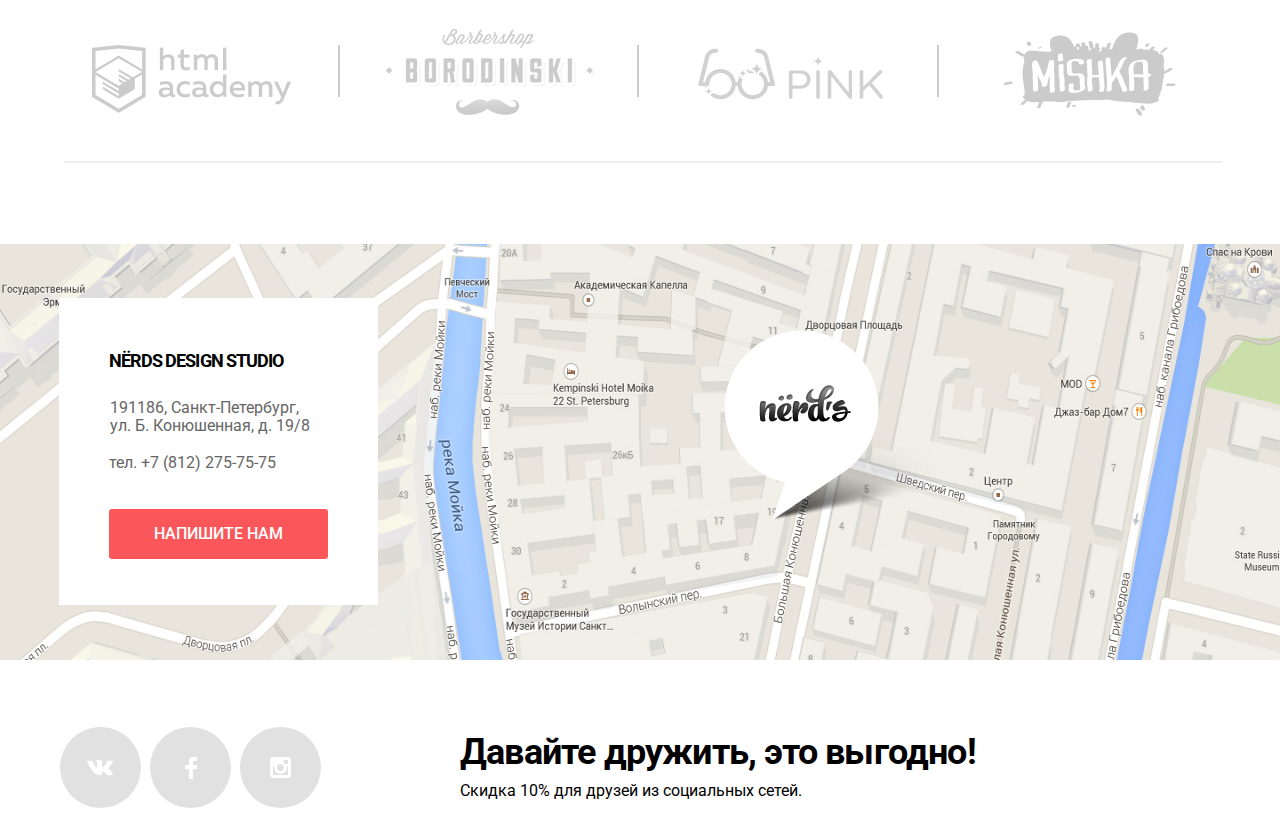
==== commit bde85e0b: "собрал слайдер" ====
--- a/index.html
+++ b/index.html
@@ -48,10 +48,16 @@
           </li>
 
         </ul>
-         <div class="button-control-list">
-          <button class="button-control first active" type="button"></button>
-          <button class="button-control second" type="button"></button>
-          <button class="button-control third" type="button"></button>
+         <ul class="button-control-list">
+          <li>
+            <button class="button-control first active-control" type="button"></button>
+          </li>
+          <li>
+            <button class="button-control second" type="button"></button>
+          </li>
+          <li>
+            <button class="button-control third" type="button"></button>
+          </li>
           </div>
       </div>
       </section>
--- a/css/style.css
+++ b/css/style.css
@@ -303,21 +303,28 @@
 .slide-2 {
     background-image: url(../img/nerds-index-slide2.png);
     background-repeat: no-repeat;
-    background-position: 100%;
+    background-position: right 3px bottom 0;
 }
 
 .slide-3 {
-    background-image: url(../img/nerds-index-slide3.png));
+    background-image: url(../img/nerds-index-slide3.png);
     background-repeat: no-repeat;
-    background-position: 100%;
+    background-position: right 3px bottom 0;
 }
 
 .button-control-list {
+  display: flex;
+  flex-wrap: wrap;
+  justify-content: space-between;
+  height: 18px;
+  margin-left: -100px;
+  list-style: none;
+  text-align: center;
     position: absolute;
     width: 88px;
     height: 18px;
     left: 50%;
-    top: 75.4%;
+    top: 73%;
     margin: 0;
     padding: 0;
     transform: translateX(-50%);
@@ -336,7 +343,7 @@
     margin-right: 0;
 }
 
-.button-control.active {
+.button-control.active-control {
     background-image: url(../img/ellipse-a.svg);
     background-repeat: no-repeat;
     background-position: 50%;
@@ -646,10 +653,11 @@
   margin: 0;
   padding: 0;
   list-style: none;
-}
-
-.filters-content li {
-  margin-bottom: 16px;
+  margin-bottom: 45px;
+}
+
+.filters-content li:not(:last-child) {
+  margin-bottom: 17px;
 }
 
 .sorting-filters {
